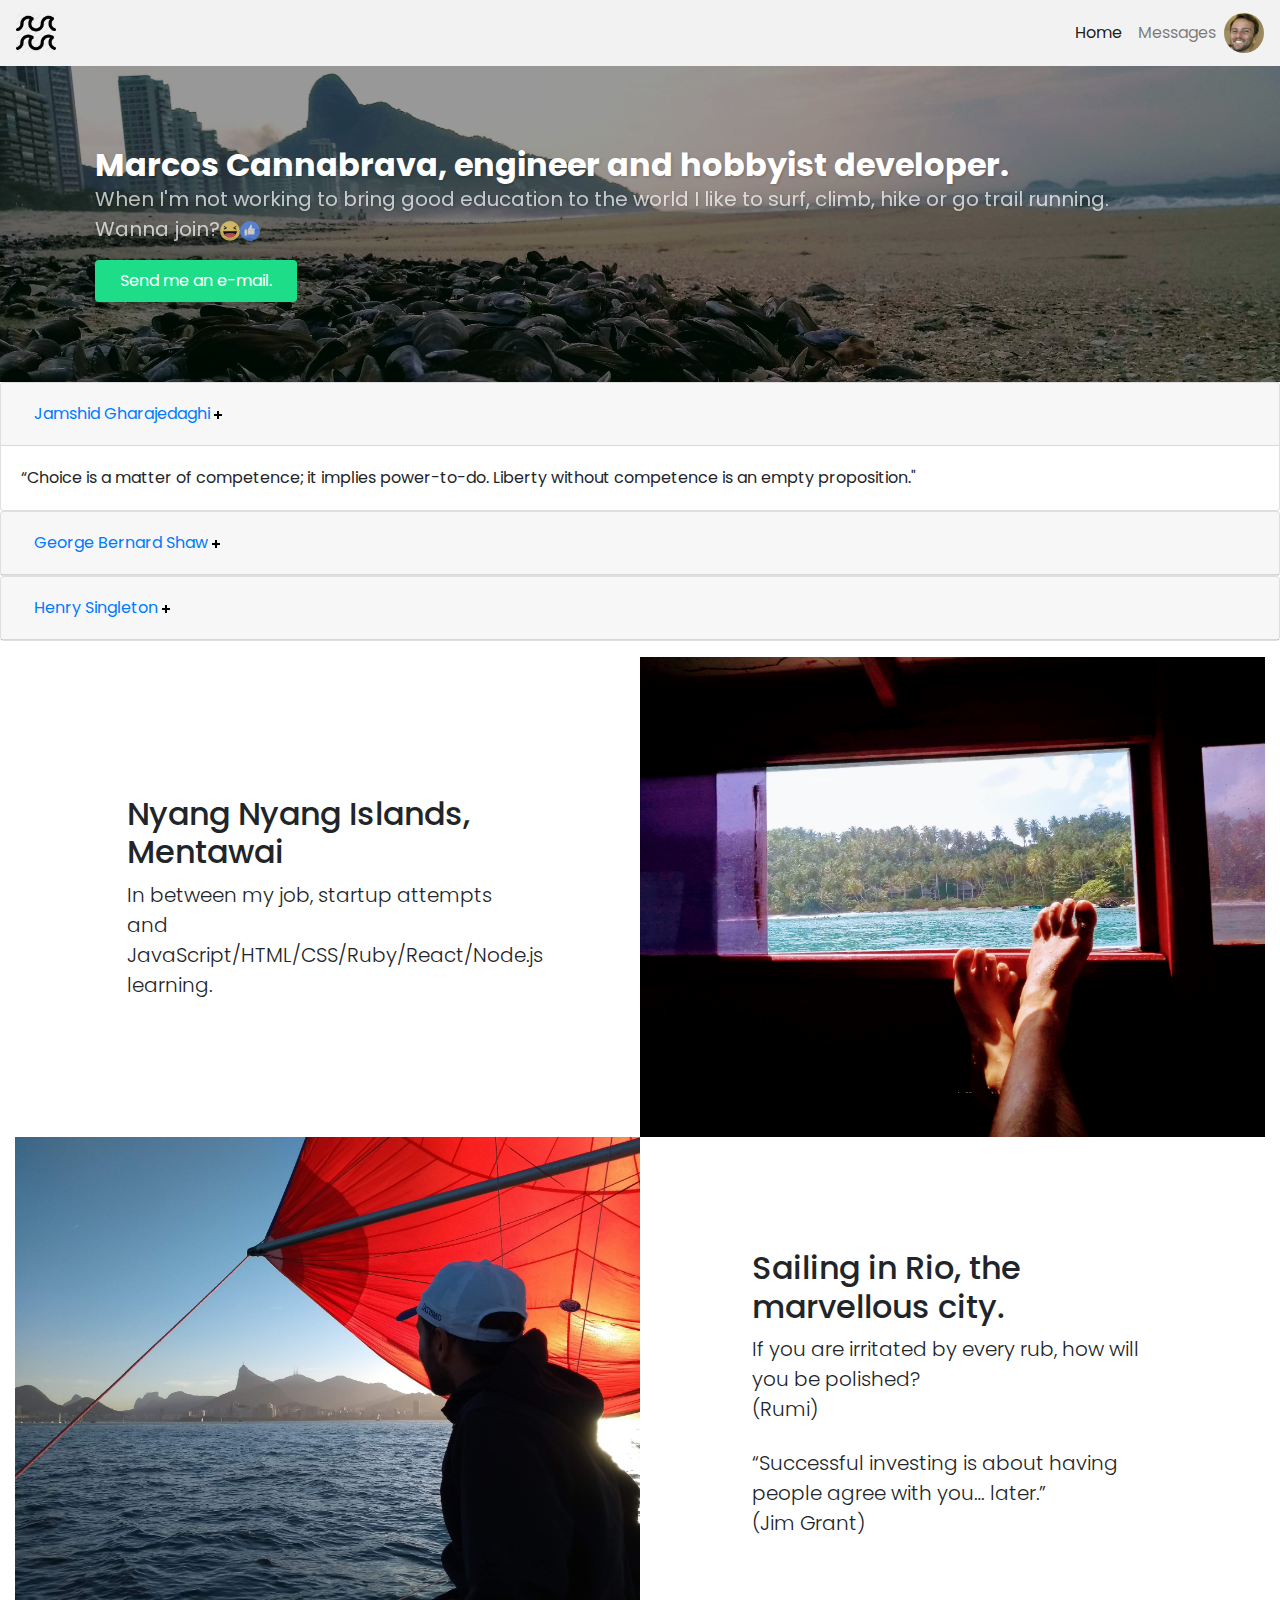
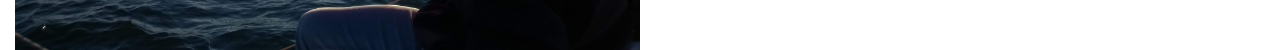
==== index.html @ c25b621a "First commit" ====
<!DOCTYPE html>
<head>
    <meta name="description" content="Personal Landing Page">
    <meta name="keywords" content="engineer, startups, fullstack, developer">
    <meta charset="UTF-8">
    <meta name="viewport" content="width=device-width, initial-scale=1">
    <title>Marcos Cannabrava</title>

    <!-- CSS -->
    <link rel="stylesheet" href="https://stackpath.bootstrapcdn.com/bootstrap/4.3.1/css/bootstrap.min.css" integrity="sha384-ggOyR0iXCbMQv3Xipma34MD+dH/1fQ784/j6cY/iJTQUOhcWr7x9JvoRxT2MZw1T" crossorigin="anonymous">
    <link href="https://fonts.googleapis.com/css?family=Poppins:500&display=swap" rel="stylesheet">
    <link rel="stylesheet" href="css/style.css">
    
    <!-- JavaScript -->
    <script src="https://code.jquery.com/jquery-3.3.1.slim.min.js" integrity="sha384-q8i/X+965DzO0rT7abK41JStQIAqVgRVzpbzo5smXKp4YfRvH+8abtTE1Pi6jizo" crossorigin="anonymous"></script>
    <script src="https://cdnjs.cloudflare.com/ajax/libs/popper.js/1.14.7/umd/popper.min.js" integrity="sha384-UO2eT0CpHqdSJQ6hJty5KVphtPhzWj9WO1clHTMGa3JDZwrnQq4sF86dIHNDz0W1" crossorigin="anonymous"></script>
    <script src="https://stackpath.bootstrapcdn.com/bootstrap/4.3.1/js/bootstrap.min.js" integrity="sha384-JjSmVgyd0p3pXB1rRibZUAYoIIy6OrQ6VrjIEaFf/nJGzIxFDsf4x0xIM+B07jRM" crossorigin="anonymous"></script>

        
    </head>
    <body>	
      <header id="header">

        <!-- Navbar -->
        <div class="navbar navbar-expand-sm navbar-light navbar">
            <a class="navbar-brand" href="#">
              <img src="img/logo.png" />
          </a>
            <button class="navbar-toggler" type="button" data-toggle="collapse" data-target="#navbarSupportedContent" aria-controls="navbarSupportedContent" aria-expanded="false" aria-label="Toggle navigation">
              <span class="navbar-toggler-icon"></span>
            </button>
          
            <div class="collapse navbar-collapse" id="navbarSupportedContent">
              <ul class="navbar-nav mr-auto">
                <li class="nav-item active">
                  <a class="nav-link" href="#">Home</a>
                </li>
                <li class="nav-item">
                  <a class="nav-link" href="#">Messages</a>
                </li>
                <li class="nav-item dropdown">
                  <img class="avatar dropdown-toggle" id="navbarDropdown" data-toggle="dropdown" aria-haspopup="true" aria-expanded="false" src="img/head.jpg" />
                  <div class="dropdown-menu dropdown-menu-right" aria-labelledby="navbarDropdown">
                    <a class="dropdown-item" href="#">Action</a>
                    <a class="dropdown-item" href="#">Another action</a>
                  </div>
                </li>
              </ul>
            </div>
          </div>
        <!-- End Navbar -->

        </header><!-- #header -->
        
        <!-- Banner -->
        <div class="banner" style="background-image: linear-gradient(rgba(0,0,0,0.4),rgba(0,0,0,0.4)), url(img/img-sc_background.jpg);">
            <div class="col container">
            <h1>Marcos Cannabrava, engineer and hobbyist developer.</h1>
            <p>When I'm not working to bring good education to the world I like to surf, climb, hike or go trail running. <br> Wanna join?<img width=20 height=20 src="img/haha.svg" /><img width=20 height=20 src="img/like.svg" /></p>
            <a class="btn btn-flat" href="mailto: mpcannabrava@gmail.com">Send me an e-mail.</a>
            </div>
        </div>
        <!-- End Banner -->

        <!-- Quotes -->
        <div id="accordion">
            <div class="card">
                <div class="card-header" id="headingOne">
                <h5 class="mb-0">
                    <button class="btn btn-link" data-toggle="collapse" data-target="#collapseOne" aria-expanded="true" aria-controls="collapseOne">
                    Jamshid Gharajedaghi <img src="img/plus.svg">
                    </button>
                </h5>
                </div>
            
                <div id="collapseOne" class="collapse show" aria-labelledby="headingOne" data-parent="#accordion">
                <div class="card-body">
                    “Choice is a matter of competence; it implies power-to-do. Liberty without competence is an empty proposition."
                </div>
                </div>
            </div>
            <div class="card">
                <div class="card-header" id="headingTwo">
                <h5 class="mb-0">
                    <button class="btn btn-link collapsed" data-toggle="collapse" data-target="#collapseTwo" aria-expanded="false" aria-controls="collapseTwo">
                    George Bernard Shaw <img src="img/plus.svg">
                    </button>
                </h5>
                </div>
                <div id="collapseTwo" class="collapse" aria-labelledby="headingTwo" data-parent="#accordion">
                <div class="card-body">
                    “This is the true joy of life, the being used up for a purpose recognized by yourself as a mighty one; being a force of nature instead of a feverish, selfish little clot of ailments and grievances, complaining that the world will not devote itself to making you happy.”
                </div>
                </div>
            </div>
            <div class="card">
                <div class="card-header" id="headingThree">
                <h5 class="mb-0">
                    <button class="btn btn-link collapsed" data-toggle="collapse" data-target="#collapseThree" aria-expanded="false" aria-controls="collapseThree">
                    Henry Singleton <img src="img/plus.svg">
                    </button>
                </h5>
                </div>
                <div id="collapseThree" class="collapse" aria-labelledby="headingThree" data-parent="#accordion">
                <div class="card-body">
                    “My only plan is to keep coming to work every day. I like to steer the boat each day rather than plan ahead way into the future. [...] I know a lot of people have very strong and definite plans that they’ve worked out on all kinds of things, but we’re subject to a tremendous number of outside influences and the vast majority of them cannot be predicted. So my idea is to stay flexible.”
                </div>
                </div>
            </div>
        </div>    
        <!-- End Quotes -->

        
        <section class="showcase">
            <div class="container-fluid pt-3">
                <div class="row no-gutters"> 
                <div class="col-lg-6 order-lg-2 text-white showcase-img" style="background-image: url('img/IMG_20190711_111219139.jpg');"></div>
                <div class="col-lg-6 order-lg-1 my-auto showcase-text">
                    <h2>Nyang Nyang Islands, Mentawai</h2>
                    <p class="lead mb-0">In between my job, startup attempts and JavaScript/HTML/CSS/Ruby/React/Node.js learning.</p>
                </div>
                </div>
                <div class="row no-gutters">
                <div class="col-lg-6 text-white showcase-img" style="background-image: url('img/IMG_20190817_165623629.jpg');"></div>
                <div class="col-lg-6 my-auto showcase-text">
                    <h2>Sailing in Rio, the marvellous city.</h2>
                    <p class="lead mb-0">If you are irritated by every rub, how will you be polished? <br> (Rumi)</p> <br>
                    <p class="lead mb-0">“Successful investing is about having people agree with you… later.” <br> (Jim Grant)</p>
                </div>
                </div>
            </div>
        </section>
            

        
    </body>
</html>
---- css/style.css ----
@import url("components/navbar.css");
@import url("components/avatar.css");
@import url("components/banner.css");
@import url("components/button.css");

body {
    font-family: 'Poppins', sans-serif;
}

.showcase .showcase-text {
    padding: 3rem;
  }
  
  .showcase .showcase-img {
    min-height: 30rem;
    background-size: cover;
  }
  
  @media (min-width: 768px) {
    .showcase .showcase-text {
      padding: 7rem;
    }
  }
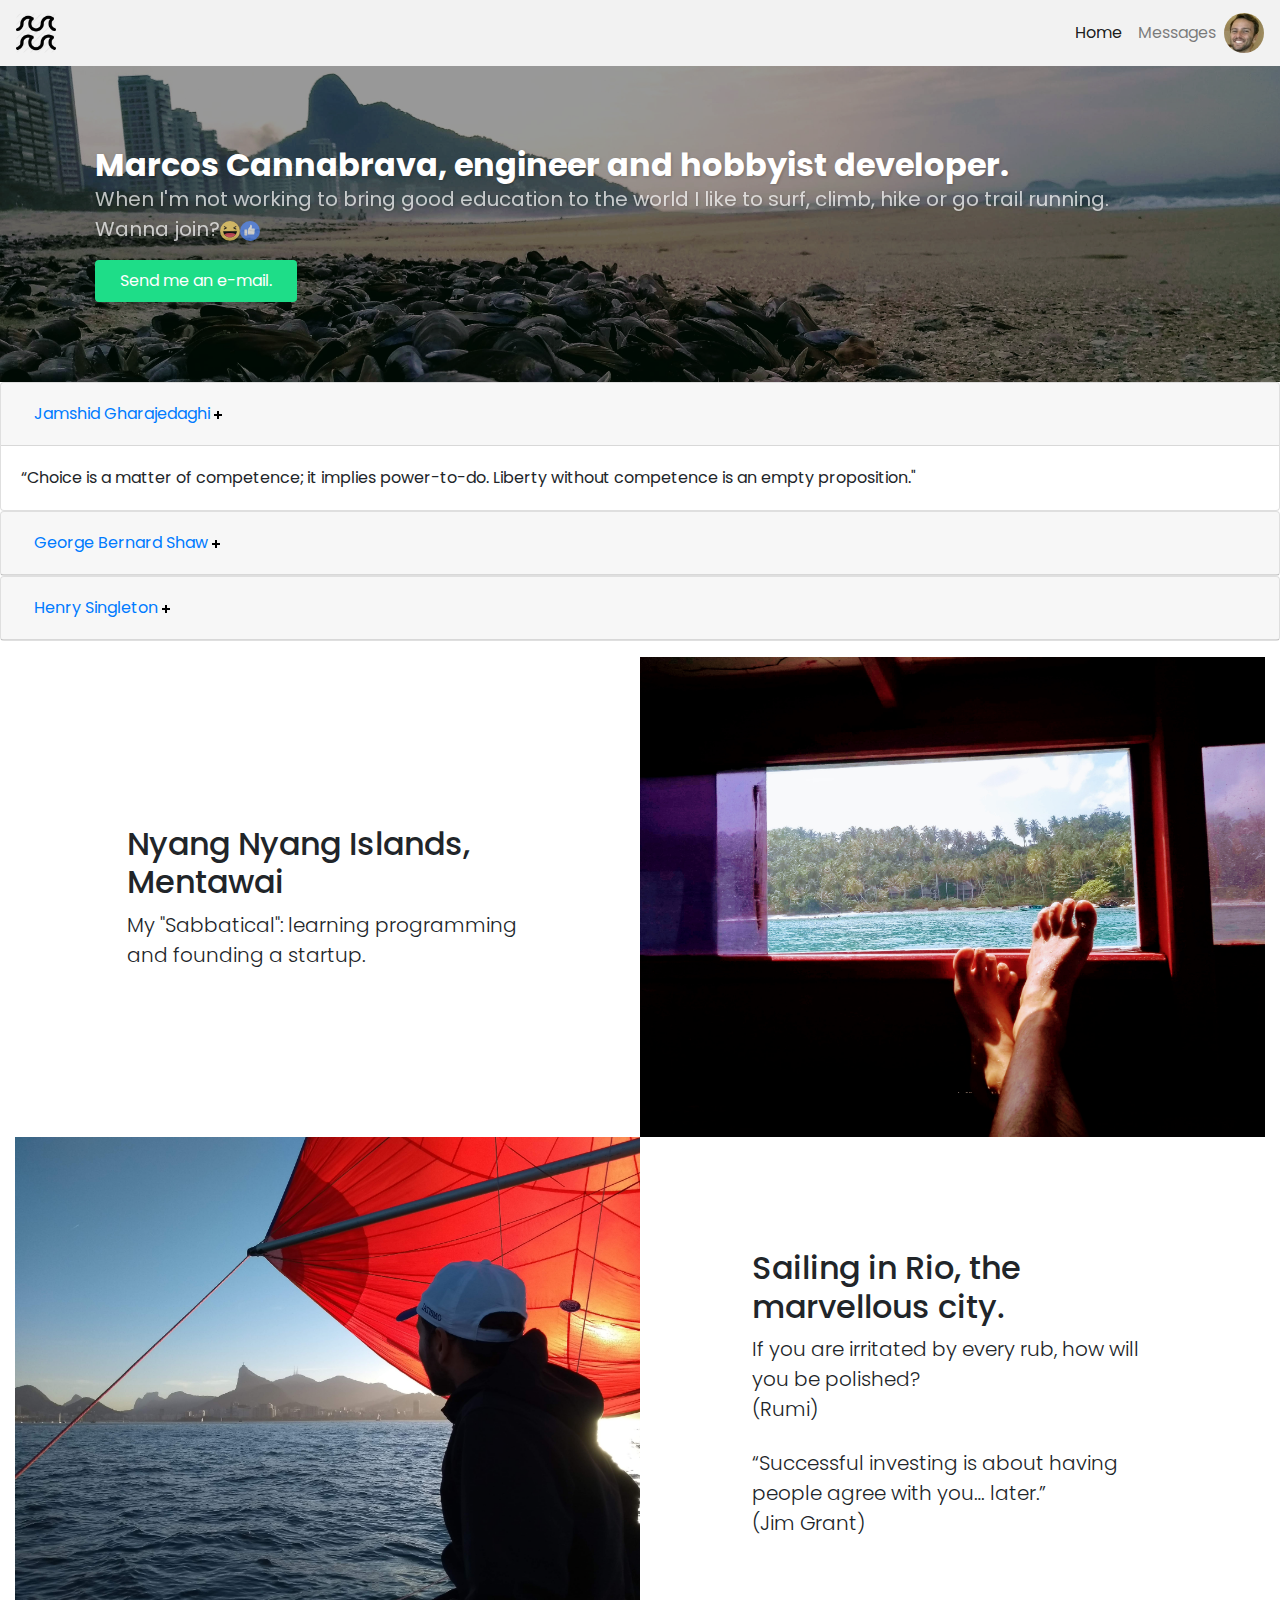
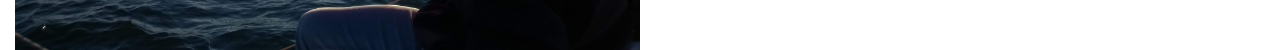
==== commit 70194918: "Changed text on sabbatical" ====
--- a/index.html
+++ b/index.html
@@ -117,7 +117,7 @@
                 <div class="col-lg-6 order-lg-2 text-white showcase-img" style="background-image: url('img/IMG_20190711_111219139.jpg');"></div>
                 <div class="col-lg-6 order-lg-1 my-auto showcase-text">
                     <h2>Nyang Nyang Islands, Mentawai</h2>
-                    <p class="lead mb-0">In between my job, startup attempts and JavaScript/HTML/CSS/Ruby/React/Node.js learning.</p>
+                    <p class="lead mb-0">My "Sabbatical": learning programming and founding a startup.</p>
                 </div>
                 </div>
                 <div class="row no-gutters">
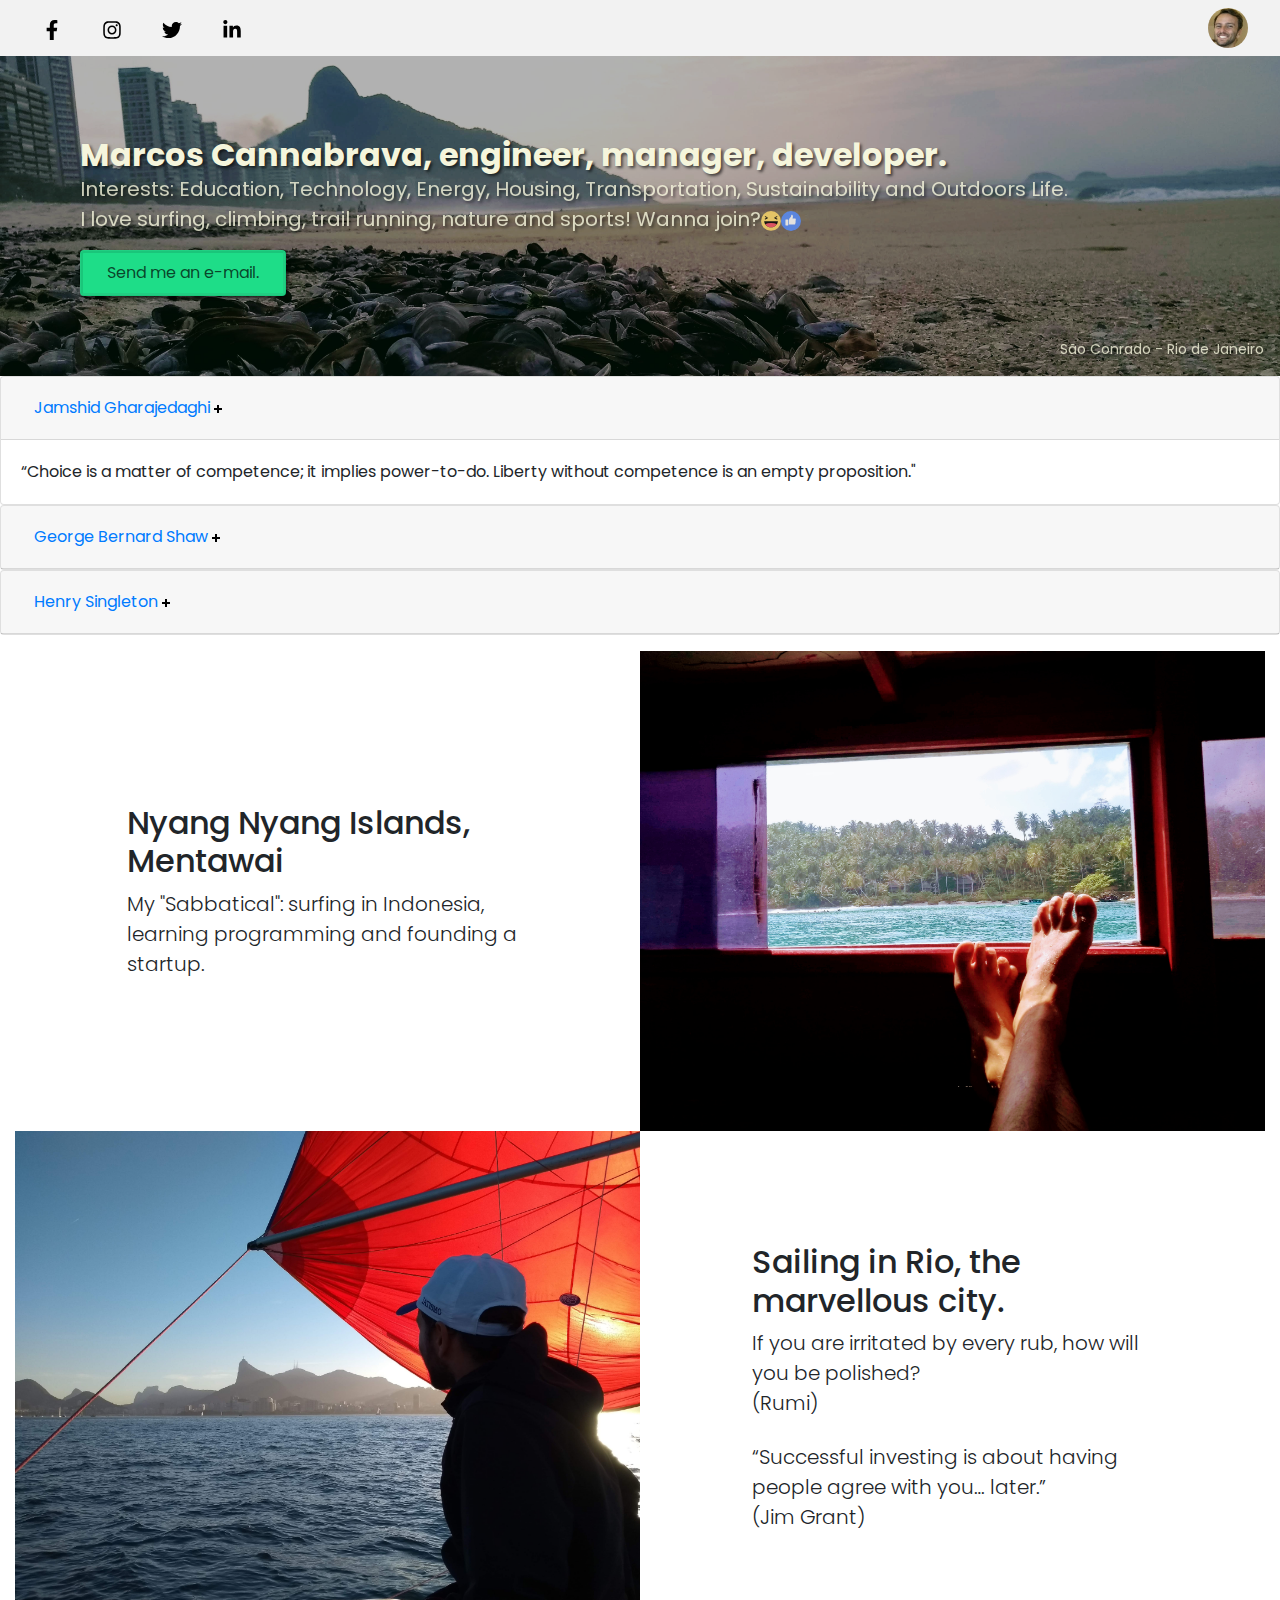
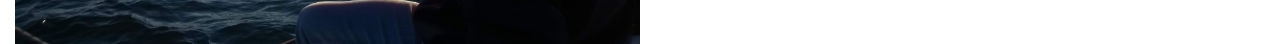
==== commit 89497a08: "Created social media links; changed banner text" ====
--- a/index.html
+++ b/index.html
@@ -22,116 +22,104 @@
       <header id="header">
 
         <!-- Navbar -->
-        <div class="navbar navbar-expand-sm navbar-light navbar">
-            <a class="navbar-brand" href="#">
-              <img src="img/logo.png" />
-          </a>
-            <button class="navbar-toggler" type="button" data-toggle="collapse" data-target="#navbarSupportedContent" aria-controls="navbarSupportedContent" aria-expanded="false" aria-label="Toggle navigation">
-              <span class="navbar-toggler-icon"></span>
-            </button>
-          
-            <div class="collapse navbar-collapse" id="navbarSupportedContent">
-              <ul class="navbar-nav mr-auto">
-                <li class="nav-item active">
-                  <a class="nav-link" href="#">Home</a>
-                </li>
-                <li class="nav-item">
-                  <a class="nav-link" href="#">Messages</a>
-                </li>
-                <li class="nav-item dropdown">
-                  <img class="avatar dropdown-toggle" id="navbarDropdown" data-toggle="dropdown" aria-haspopup="true" aria-expanded="false" src="img/head.jpg" />
-                  <div class="dropdown-menu dropdown-menu-right" aria-labelledby="navbarDropdown">
-                    <a class="dropdown-item" href="#">Action</a>
-                    <a class="dropdown-item" href="#">Another action</a>
-                  </div>
-                </li>
-              </ul>
-            </div>
+        <div class="navbar navbar-expand-sm d-flex justify-content-between">
+          <div class="ml-3">
+            <a class="navbar-brand" href="https://www.facebook.com/marcos.cannabrava"><img style="height: 20px;" src="img/facebook-f-brands.svg" /></a>
+            <a class="navbar-brand" href="https://www.instagram.com/marcoscannabrava/"><img style="height: 20px;" src="img/instagram-brands.svg" /></a>
+            <a class="navbar-brand" href="https://twitter.com/mpcannabrava"><img style="height: 20px;" src="img/twitter-brands.svg" /></a>
+            <a class="navbar-brand" href="https://www.linkedin.com/in/marcos-cannabrava/"><img style="height: 20px;" src="img/linkedin-in-brands.svg" /></a>
           </div>
+          <img class="avatar mr-3" id="navbarDropdown" data-toggle="dropdown" aria-haspopup="true" aria-expanded="false" src="img/head.jpg" />
+        </div>
         <!-- End Navbar -->
 
-        </header><!-- #header -->
+      </header><!-- #header -->
         
-        <!-- Banner -->
-        <div class="banner" style="background-image: linear-gradient(rgba(0,0,0,0.4),rgba(0,0,0,0.4)), url(img/img-sc_background.jpg);">
-            <div class="col container">
-            <h1>Marcos Cannabrava, engineer and hobbyist developer.</h1>
-            <p>When I'm not working to bring good education to the world I like to surf, climb, hike or go trail running. <br> Wanna join?<img width=20 height=20 src="img/haha.svg" /><img width=20 height=20 src="img/like.svg" /></p>
-            <a class="btn btn-flat" href="mailto: mpcannabrava@gmail.com">Send me an e-mail.</a>
-            </div>
-        </div>
-        <!-- End Banner -->
+      <!-- Banner -->
+      <div class="banner">
+          <div>
+            <h1>Marcos Cannabrava, engineer, manager, developer.</h1>
+            <p>Interests: Education, Technology, Energy, Housing, Transportation, Sustainability and Outdoors Life. <br> 
+              I love surfing, climbing, trail running, nature and sports! Wanna join?<img width=20 height=20 src="img/haha.svg" /><img width=20 height=20 src="img/like.svg" /></p>
+            <a id="banner-btn" class="btn btn-flat" href="mailto: mpcannabrava@gmail.com">Send me an e-mail.</a>
+          </div>
+          <p style="position: absolute; bottom: 0; right: 16px; font-size: 14px;">São Conrado - Rio de Janeiro</p>
+      </div>
+      <!-- End Banner -->
 
-        <!-- Quotes -->
-        <div id="accordion">
-            <div class="card">
-                <div class="card-header" id="headingOne">
-                <h5 class="mb-0">
-                    <button class="btn btn-link" data-toggle="collapse" data-target="#collapseOne" aria-expanded="true" aria-controls="collapseOne">
-                    Jamshid Gharajedaghi <img src="img/plus.svg">
-                    </button>
-                </h5>
-                </div>
-            
-                <div id="collapseOne" class="collapse show" aria-labelledby="headingOne" data-parent="#accordion">
-                <div class="card-body">
-                    “Choice is a matter of competence; it implies power-to-do. Liberty without competence is an empty proposition."
-                </div>
-                </div>
-            </div>
-            <div class="card">
-                <div class="card-header" id="headingTwo">
-                <h5 class="mb-0">
-                    <button class="btn btn-link collapsed" data-toggle="collapse" data-target="#collapseTwo" aria-expanded="false" aria-controls="collapseTwo">
-                    George Bernard Shaw <img src="img/plus.svg">
-                    </button>
-                </h5>
-                </div>
-                <div id="collapseTwo" class="collapse" aria-labelledby="headingTwo" data-parent="#accordion">
-                <div class="card-body">
-                    “This is the true joy of life, the being used up for a purpose recognized by yourself as a mighty one; being a force of nature instead of a feverish, selfish little clot of ailments and grievances, complaining that the world will not devote itself to making you happy.”
-                </div>
-                </div>
-            </div>
-            <div class="card">
-                <div class="card-header" id="headingThree">
-                <h5 class="mb-0">
-                    <button class="btn btn-link collapsed" data-toggle="collapse" data-target="#collapseThree" aria-expanded="false" aria-controls="collapseThree">
-                    Henry Singleton <img src="img/plus.svg">
-                    </button>
-                </h5>
-                </div>
-                <div id="collapseThree" class="collapse" aria-labelledby="headingThree" data-parent="#accordion">
-                <div class="card-body">
-                    “My only plan is to keep coming to work every day. I like to steer the boat each day rather than plan ahead way into the future. [...] I know a lot of people have very strong and definite plans that they’ve worked out on all kinds of things, but we’re subject to a tremendous number of outside influences and the vast majority of them cannot be predicted. So my idea is to stay flexible.”
-                </div>
-                </div>
-            </div>
-        </div>    
-        <!-- End Quotes -->
+      <!-- Quotes -->
+      <div id="accordion">
+          <div class="card">
+              <div class="card-header" id="headingOne">
+              <h5 class="mb-0">
+                  <button class="btn btn-link" data-toggle="collapse" data-target="#collapseOne" aria-expanded="true" aria-controls="collapseOne">
+                  Jamshid Gharajedaghi <img src="img/plus.svg">
+                  </button>
+              </h5>
+              </div>
+          
+              <div id="collapseOne" class="collapse show" aria-labelledby="headingOne" data-parent="#accordion">
+              <div class="card-body">
+                  “Choice is a matter of competence; it implies power-to-do. Liberty without competence is an empty proposition."
+              </div>
+              </div>
+          </div>
+          <div class="card">
+              <div class="card-header" id="headingTwo">
+              <h5 class="mb-0">
+                  <button class="btn btn-link collapsed" data-toggle="collapse" data-target="#collapseTwo" aria-expanded="false" aria-controls="collapseTwo">
+                  George Bernard Shaw <img src="img/plus.svg">
+                  </button>
+              </h5>
+              </div>
+              <div id="collapseTwo" class="collapse" aria-labelledby="headingTwo" data-parent="#accordion">
+              <div class="card-body">
+                  “This is the true joy of life, the being used up for a purpose recognized by yourself as a mighty one; being a force of nature instead of a feverish, selfish little clot of ailments and grievances, complaining that the world will not devote itself to making you happy.”
+              </div>
+              </div>
+          </div>
+          <div class="card">
+              <div class="card-header" id="headingThree">
+              <h5 class="mb-0">
+                  <button class="btn btn-link collapsed" data-toggle="collapse" data-target="#collapseThree" aria-expanded="false" aria-controls="collapseThree">
+                  Henry Singleton <img src="img/plus.svg">
+                  </button>
+              </h5>
+              </div>
+              <div id="collapseThree" class="collapse" aria-labelledby="headingThree" data-parent="#accordion">
+              <div class="card-body">
+                  “My only plan is to keep coming to work every day. I like to steer the boat each day rather than plan ahead way into the future. [...] I know a lot of people have very strong and definite plans that they’ve worked out on all kinds of things, but we’re subject to a tremendous number of outside influences and the vast majority of them cannot be predicted. So my idea is to stay flexible.”
+              </div>
+              </div>
+          </div>
+      </div>    
+      <!-- End Quotes -->
 
-        
-        <section class="showcase">
-            <div class="container-fluid pt-3">
-                <div class="row no-gutters"> 
-                <div class="col-lg-6 order-lg-2 text-white showcase-img" style="background-image: url('img/IMG_20190711_111219139.jpg');"></div>
-                <div class="col-lg-6 order-lg-1 my-auto showcase-text">
-                    <h2>Nyang Nyang Islands, Mentawai</h2>
-                    <p class="lead mb-0">My "Sabbatical": learning programming and founding a startup.</p>
-                </div>
-                </div>
-                <div class="row no-gutters">
-                <div class="col-lg-6 text-white showcase-img" style="background-image: url('img/IMG_20190817_165623629.jpg');"></div>
-                <div class="col-lg-6 my-auto showcase-text">
-                    <h2>Sailing in Rio, the marvellous city.</h2>
-                    <p class="lead mb-0">If you are irritated by every rub, how will you be polished? <br> (Rumi)</p> <br>
-                    <p class="lead mb-0">“Successful investing is about having people agree with you… later.” <br> (Jim Grant)</p>
-                </div>
-                </div>
-            </div>
-        </section>
-            
+      
+      <section class="showcase">
+          <div class="container-fluid pt-3">
+              <div class="row no-gutters"> 
+              <div class="col-lg-6 order-lg-2 text-white showcase-img" style="background-image: url('img/IMG_20190711_111219139.jpg');"></div>
+              <div class="col-lg-6 order-lg-1 my-auto showcase-text">
+                  <h2>Nyang Nyang Islands, Mentawai</h2>
+                  <p class="lead mb-0">My "Sabbatical": surfing in Indonesia, learning programming and founding a startup.</p>
+              </div>
+              </div>
+              <div class="row no-gutters">
+              <div class="col-lg-6 text-white showcase-img" style="background-image: url('img/IMG_20190817_165623629.jpg');"></div>
+              <div class="col-lg-6 my-auto showcase-text">
+                  <h2>Sailing in Rio, the marvellous city.</h2>
+                  <p class="lead mb-0">If you are irritated by every rub, how will you be polished? <br> (Rumi)</p> <br>
+                  <p class="lead mb-0">“Successful investing is about having people agree with you… later.” <br> (Jim Grant)</p>
+              </div>
+              </div>
+          </div>
+      </section>
+          
 
         
     </body>
-</html>+</html>
+
+
+
--- a/css/style.css
+++ b/css/style.css
@@ -11,14 +11,17 @@
     padding: 3rem;
   }
   
-  .showcase .showcase-img {
-    min-height: 30rem;
-    background-size: cover;
+.showcase .showcase-img {
+  min-height: 30rem;
+  background-size: cover;
+}
+
+@media (min-width: 768px) {
+  .showcase .showcase-text {
+    padding: 7rem;
   }
+}
   
-  @media (min-width: 768px) {
-    .showcase .showcase-text {
-      padding: 7rem;
-    }
-  }
-  +#banner-text {
+  color: black;
+}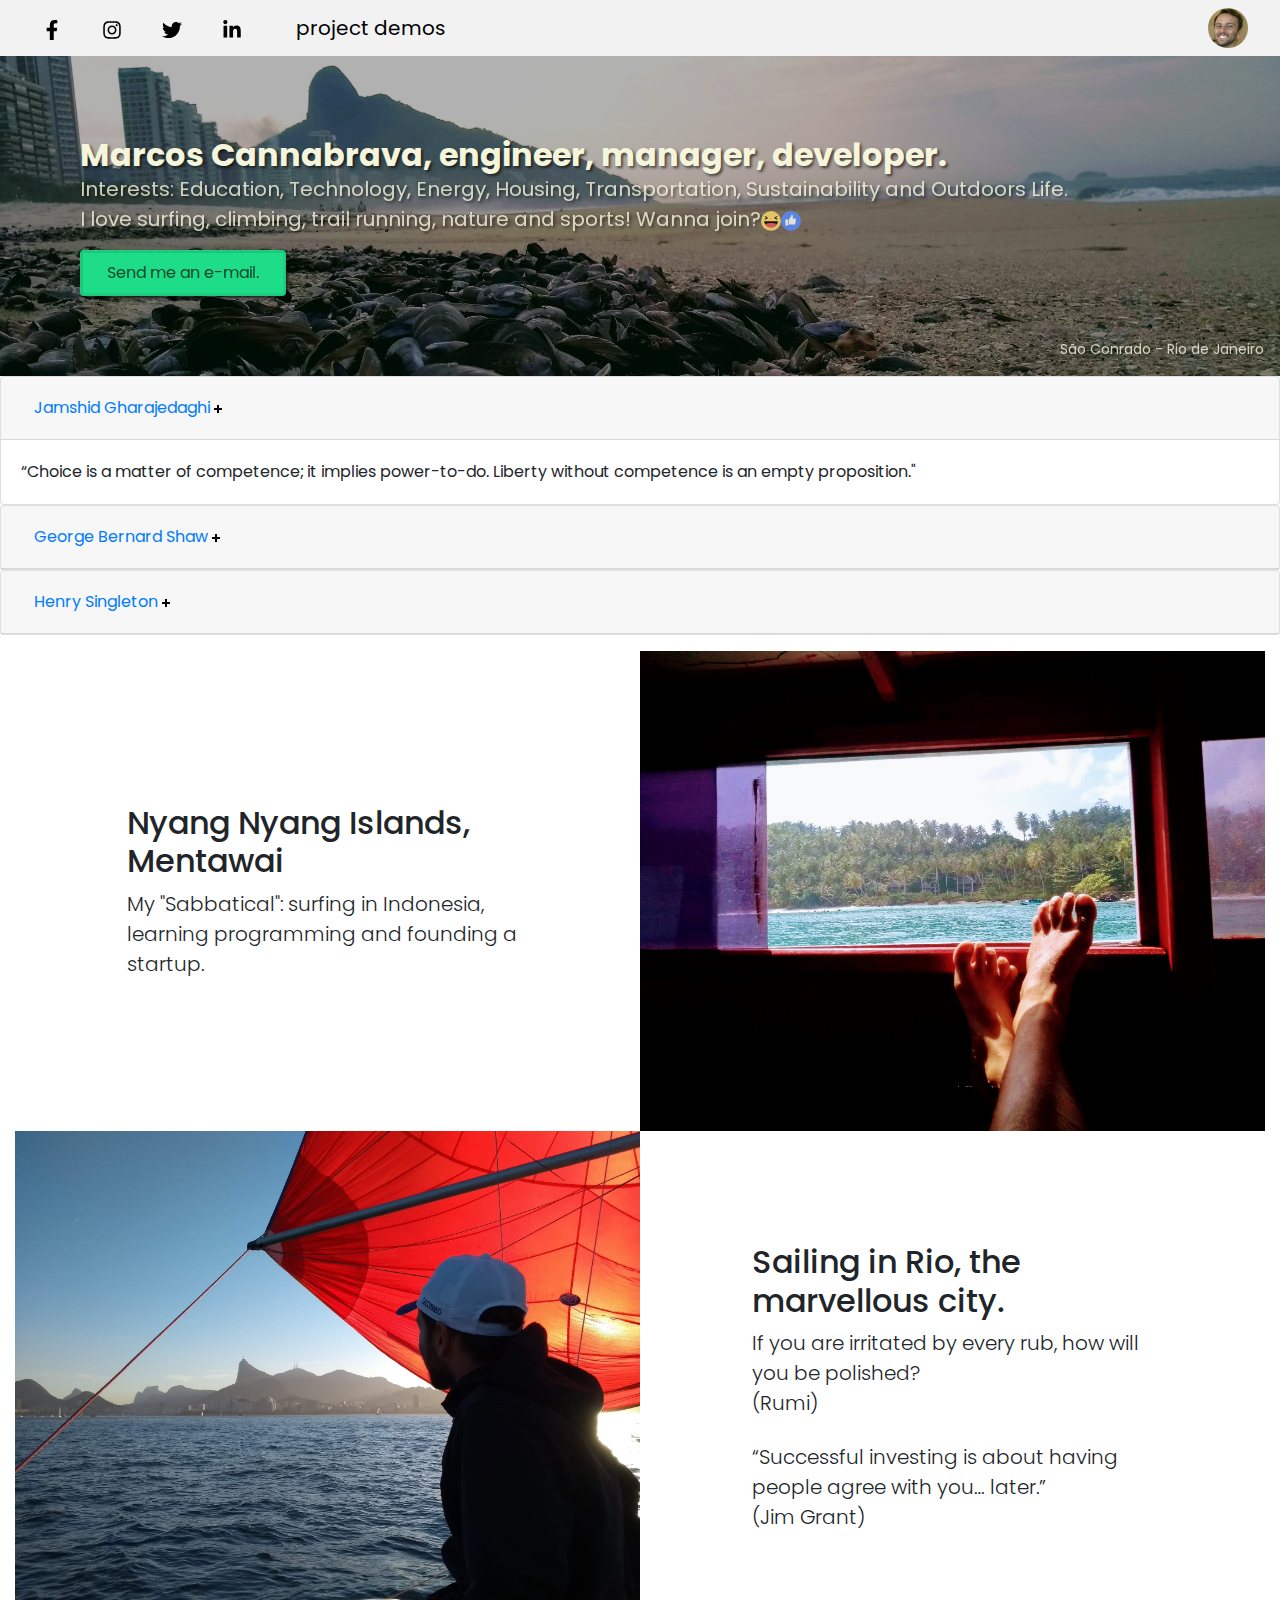
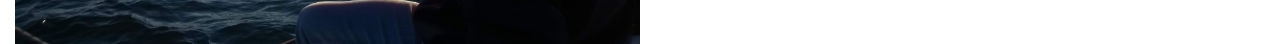
==== commit e2f849c1: "start feat: project demos" ====
--- a/index.html
+++ b/index.html
@@ -24,10 +24,11 @@
         <!-- Navbar -->
         <div class="navbar navbar-expand-sm d-flex justify-content-between">
           <div class="ml-3">
-            <a class="navbar-brand" href="https://www.facebook.com/marcos.cannabrava"><img style="height: 20px;" src="img/facebook-f-brands.svg" /></a>
-            <a class="navbar-brand" href="https://www.instagram.com/marcoscannabrava/"><img style="height: 20px;" src="img/instagram-brands.svg" /></a>
-            <a class="navbar-brand" href="https://twitter.com/mpcannabrava"><img style="height: 20px;" src="img/twitter-brands.svg" /></a>
-            <a class="navbar-brand" href="https://www.linkedin.com/in/marcos-cannabrava/"><img style="height: 20px;" src="img/linkedin-in-brands.svg" /></a>
+            <a class="navbar-brand" href="https://www.facebook.com/marcos.cannabrava"><img src="img/facebook-f-brands.svg" /></a>
+            <a class="navbar-brand" href="https://www.instagram.com/marcoscannabrava/"><img src="img/instagram-brands.svg" /></a>
+            <a class="navbar-brand" href="https://twitter.com/mpcannabrava"><img src="img/twitter-brands.svg" /></a>
+            <a class="navbar-brand" href="https://www.linkedin.com/in/marcos-cannabrava/"><img src="img/linkedin-in-brands.svg" /></a>
+            <a class="navbar-brand ml-4" href="/" style="color: black;">project demos</a>
           </div>
           <img class="avatar mr-3" id="navbarDropdown" data-toggle="dropdown" aria-haspopup="true" aria-expanded="false" src="img/head.jpg" />
         </div>
--- a/css/style.css
+++ b/css/style.css
@@ -24,4 +24,4 @@
   
 #banner-text {
   color: black;
-}+}
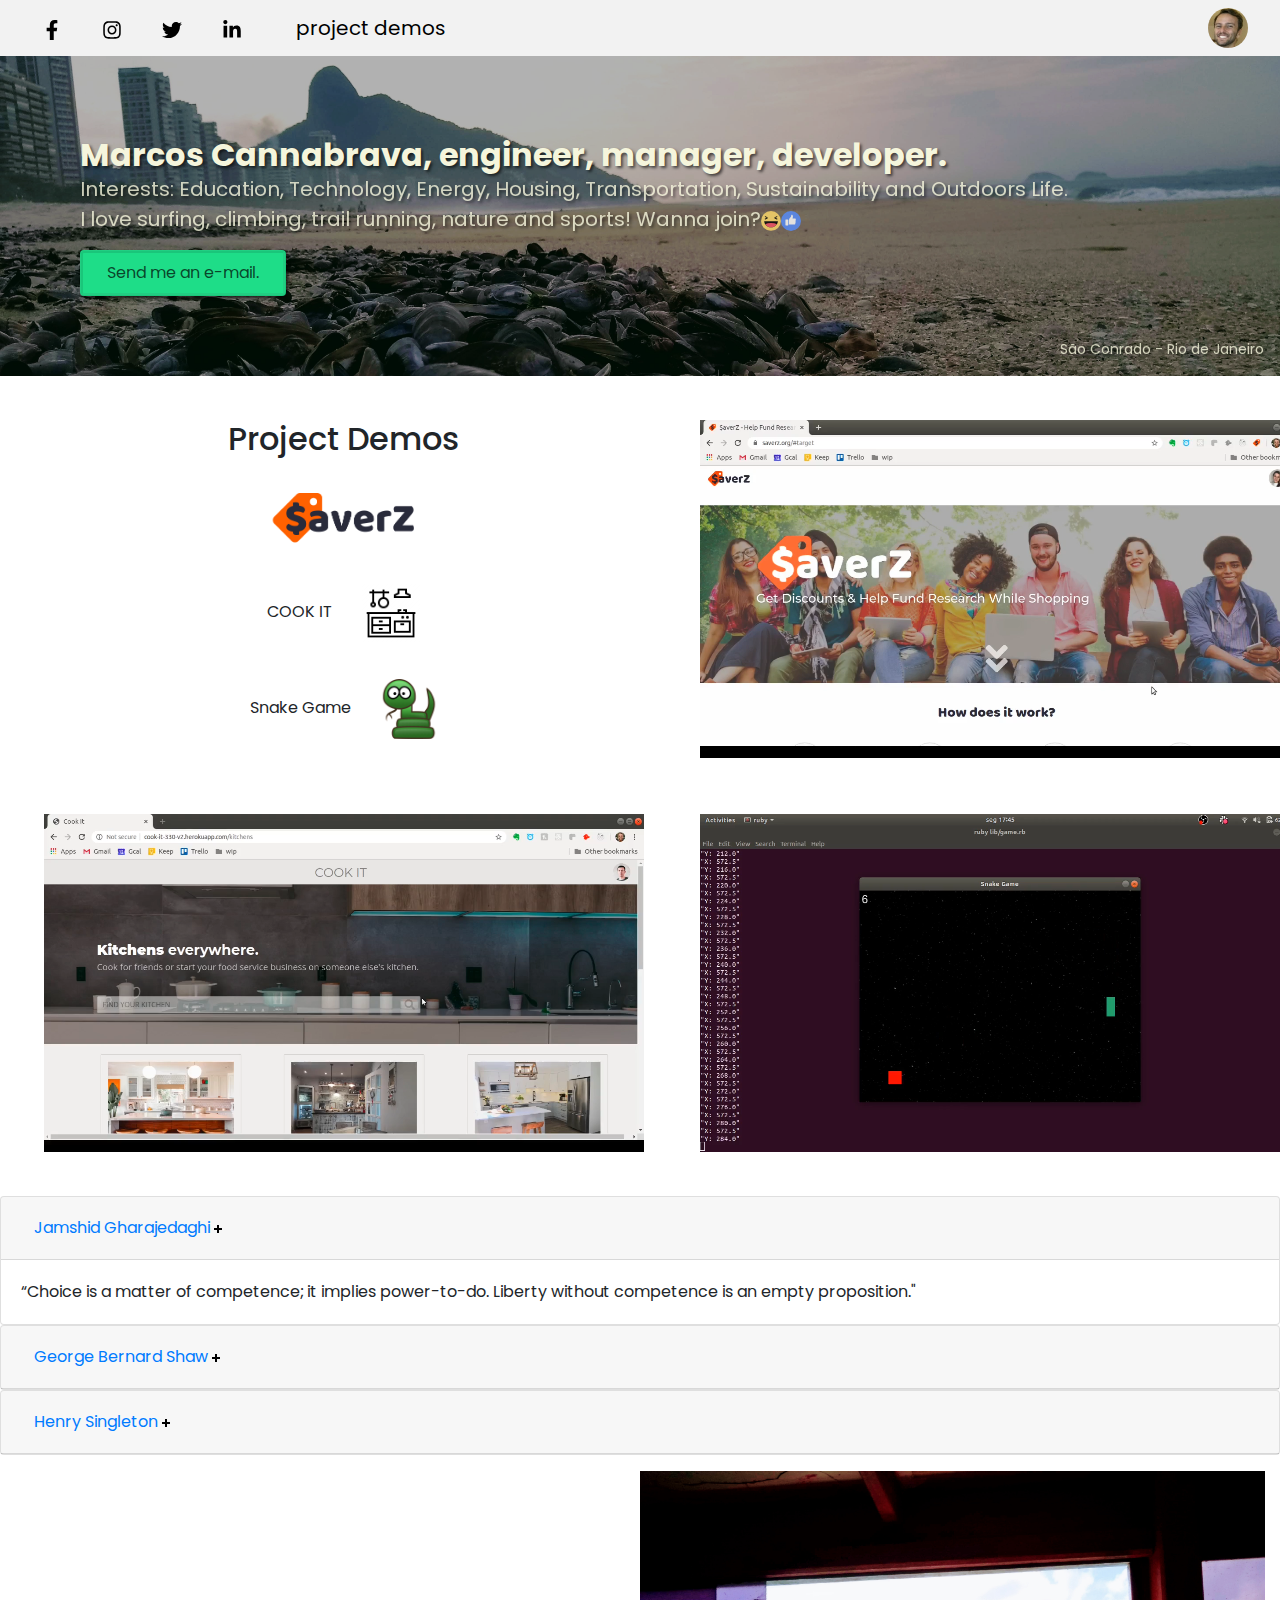
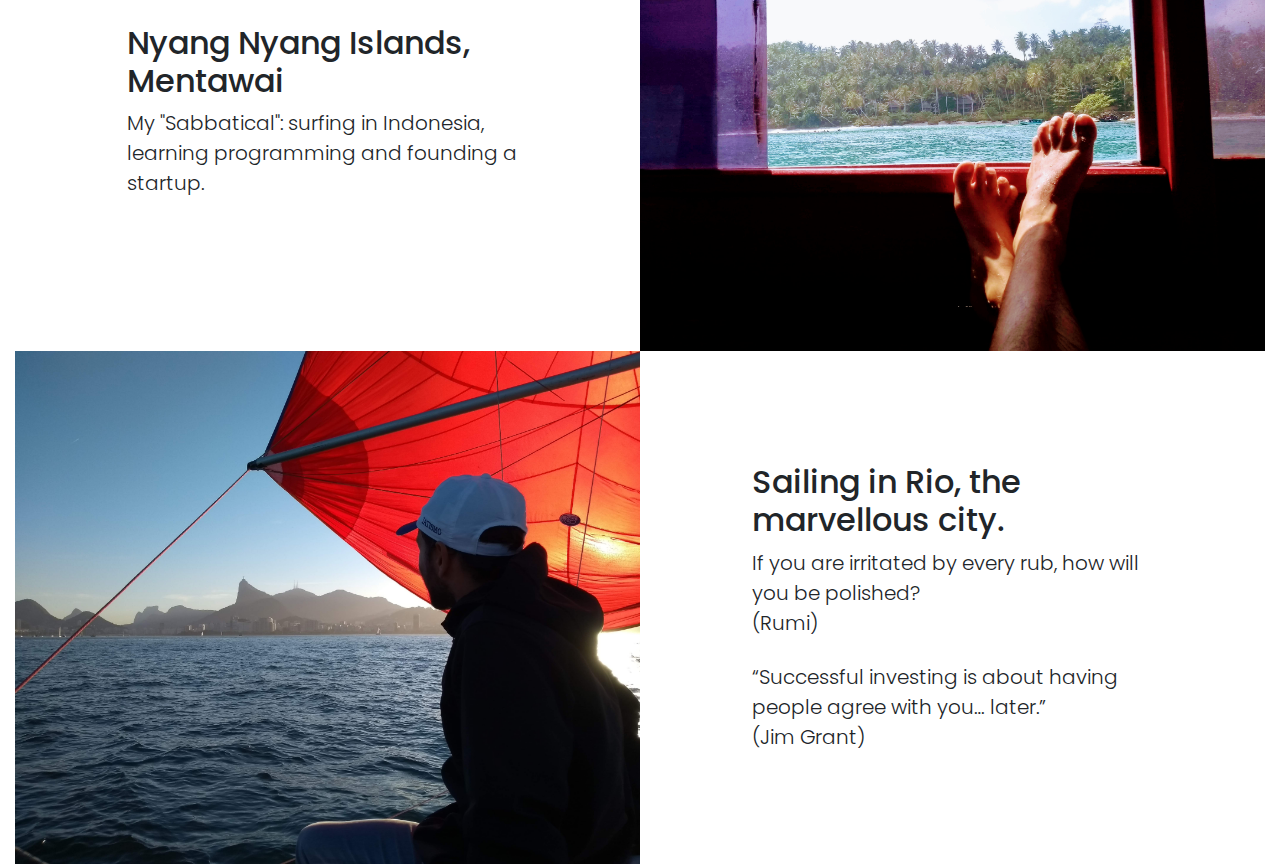
==== commit 6769af70: "add project demos" ====
--- a/index.html
+++ b/index.html
@@ -10,31 +10,21 @@
     <link rel="stylesheet" href="https://stackpath.bootstrapcdn.com/bootstrap/4.3.1/css/bootstrap.min.css" integrity="sha384-ggOyR0iXCbMQv3Xipma34MD+dH/1fQ784/j6cY/iJTQUOhcWr7x9JvoRxT2MZw1T" crossorigin="anonymous">
     <link href="https://fonts.googleapis.com/css?family=Poppins:500&display=swap" rel="stylesheet">
     <link rel="stylesheet" href="css/style.css">
-    
-    <!-- JavaScript -->
-    <script src="https://code.jquery.com/jquery-3.3.1.slim.min.js" integrity="sha384-q8i/X+965DzO0rT7abK41JStQIAqVgRVzpbzo5smXKp4YfRvH+8abtTE1Pi6jizo" crossorigin="anonymous"></script>
-    <script src="https://cdnjs.cloudflare.com/ajax/libs/popper.js/1.14.7/umd/popper.min.js" integrity="sha384-UO2eT0CpHqdSJQ6hJty5KVphtPhzWj9WO1clHTMGa3JDZwrnQq4sF86dIHNDz0W1" crossorigin="anonymous"></script>
-    <script src="https://stackpath.bootstrapcdn.com/bootstrap/4.3.1/js/bootstrap.min.js" integrity="sha384-JjSmVgyd0p3pXB1rRibZUAYoIIy6OrQ6VrjIEaFf/nJGzIxFDsf4x0xIM+B07jRM" crossorigin="anonymous"></script>
-
         
     </head>
-    <body>	
+    <body>
       <header id="header">
-
-        <!-- Navbar -->
         <div class="navbar navbar-expand-sm d-flex justify-content-between">
-          <div class="ml-3">
+            <div class="ml-3">
             <a class="navbar-brand" href="https://www.facebook.com/marcos.cannabrava"><img src="img/facebook-f-brands.svg" /></a>
             <a class="navbar-brand" href="https://www.instagram.com/marcoscannabrava/"><img src="img/instagram-brands.svg" /></a>
             <a class="navbar-brand" href="https://twitter.com/mpcannabrava"><img src="img/twitter-brands.svg" /></a>
             <a class="navbar-brand" href="https://www.linkedin.com/in/marcos-cannabrava/"><img src="img/linkedin-in-brands.svg" /></a>
-            <a class="navbar-brand ml-4" href="/" style="color: black;">project demos</a>
-          </div>
-          <img class="avatar mr-3" id="navbarDropdown" data-toggle="dropdown" aria-haspopup="true" aria-expanded="false" src="img/head.jpg" />
+            <a class="navbar-brand ml-4" href="#demos" style="color: black;">project demos</a>
+            </div>
+            <img class="avatar mr-3" id="navbarDropdown" data-toggle="dropdown" aria-haspopup="true" aria-expanded="false" src="img/head.jpg" />
         </div>
-        <!-- End Navbar -->
-
-      </header><!-- #header -->
+      </header>
         
       <!-- Banner -->
       <div class="banner">
@@ -47,6 +37,21 @@
           <p style="position: absolute; bottom: 0; right: 16px; font-size: 14px;">São Conrado - Rio de Janeiro</p>
       </div>
       <!-- End Banner -->
+
+      <!-- Demos -->
+      <div class="my-4 mx-4 video-grid" id="demos">
+        <div class="demo-header">
+					<h2>Project Demos</h2>
+					<p><img height=60 src="img/saverz-v2.png" /></p>
+					<p>COOK IT      <img class="ml-4" height=60 src="img/kitchen.png" /></p>
+					<p>Snake Game   <img class="ml-4" height=60 src="img/snake.png" /></p>
+        </div>
+        <video autoplay muted loop playsinline alt="Demo video" class="demo-video"><source src="videos/saverz.mp4" type="video/mp4"></video>
+        <video autoplay muted loop playsinline alt="Demo video" class="demo-video"><source src="videos/cookit.mp4" type="video/mp4"></video>
+        <video autoplay muted loop playsinline alt="Demo video" class="demo-video"><source src="videos/snake.mp4" type="video/mp4"></video>
+      </div>
+      <!-- End Demos -->
+
 
       <!-- Quotes -->
       <div id="accordion">
@@ -118,7 +123,12 @@
       </section>
           
 
-        
+        <!-- JavaScript -->
+    <script src="https://code.jquery.com/jquery-3.3.1.slim.min.js" integrity="sha384-q8i/X+965DzO0rT7abK41JStQIAqVgRVzpbzo5smXKp4YfRvH+8abtTE1Pi6jizo" crossorigin="anonymous"></script>
+    <script src="https://cdnjs.cloudflare.com/ajax/libs/popper.js/1.14.7/umd/popper.min.js" integrity="sha384-UO2eT0CpHqdSJQ6hJty5KVphtPhzWj9WO1clHTMGa3JDZwrnQq4sF86dIHNDz0W1" crossorigin="anonymous"></script>
+    <script src="https://stackpath.bootstrapcdn.com/bootstrap/4.3.1/js/bootstrap.min.js" integrity="sha384-JjSmVgyd0p3pXB1rRibZUAYoIIy6OrQ6VrjIEaFf/nJGzIxFDsf4x0xIM+B07jRM" crossorigin="anonymous"></script>
+    <!-- <script src="index.js"></script>  -->
+    
     </body>
 </html>
 
--- a/css/style.css
+++ b/css/style.css
@@ -2,6 +2,7 @@
 @import url("components/avatar.css");
 @import url("components/banner.css");
 @import url("components/button.css");
+@import url("components/videos.css");
 
 body {
     font-family: 'Poppins', sans-serif;
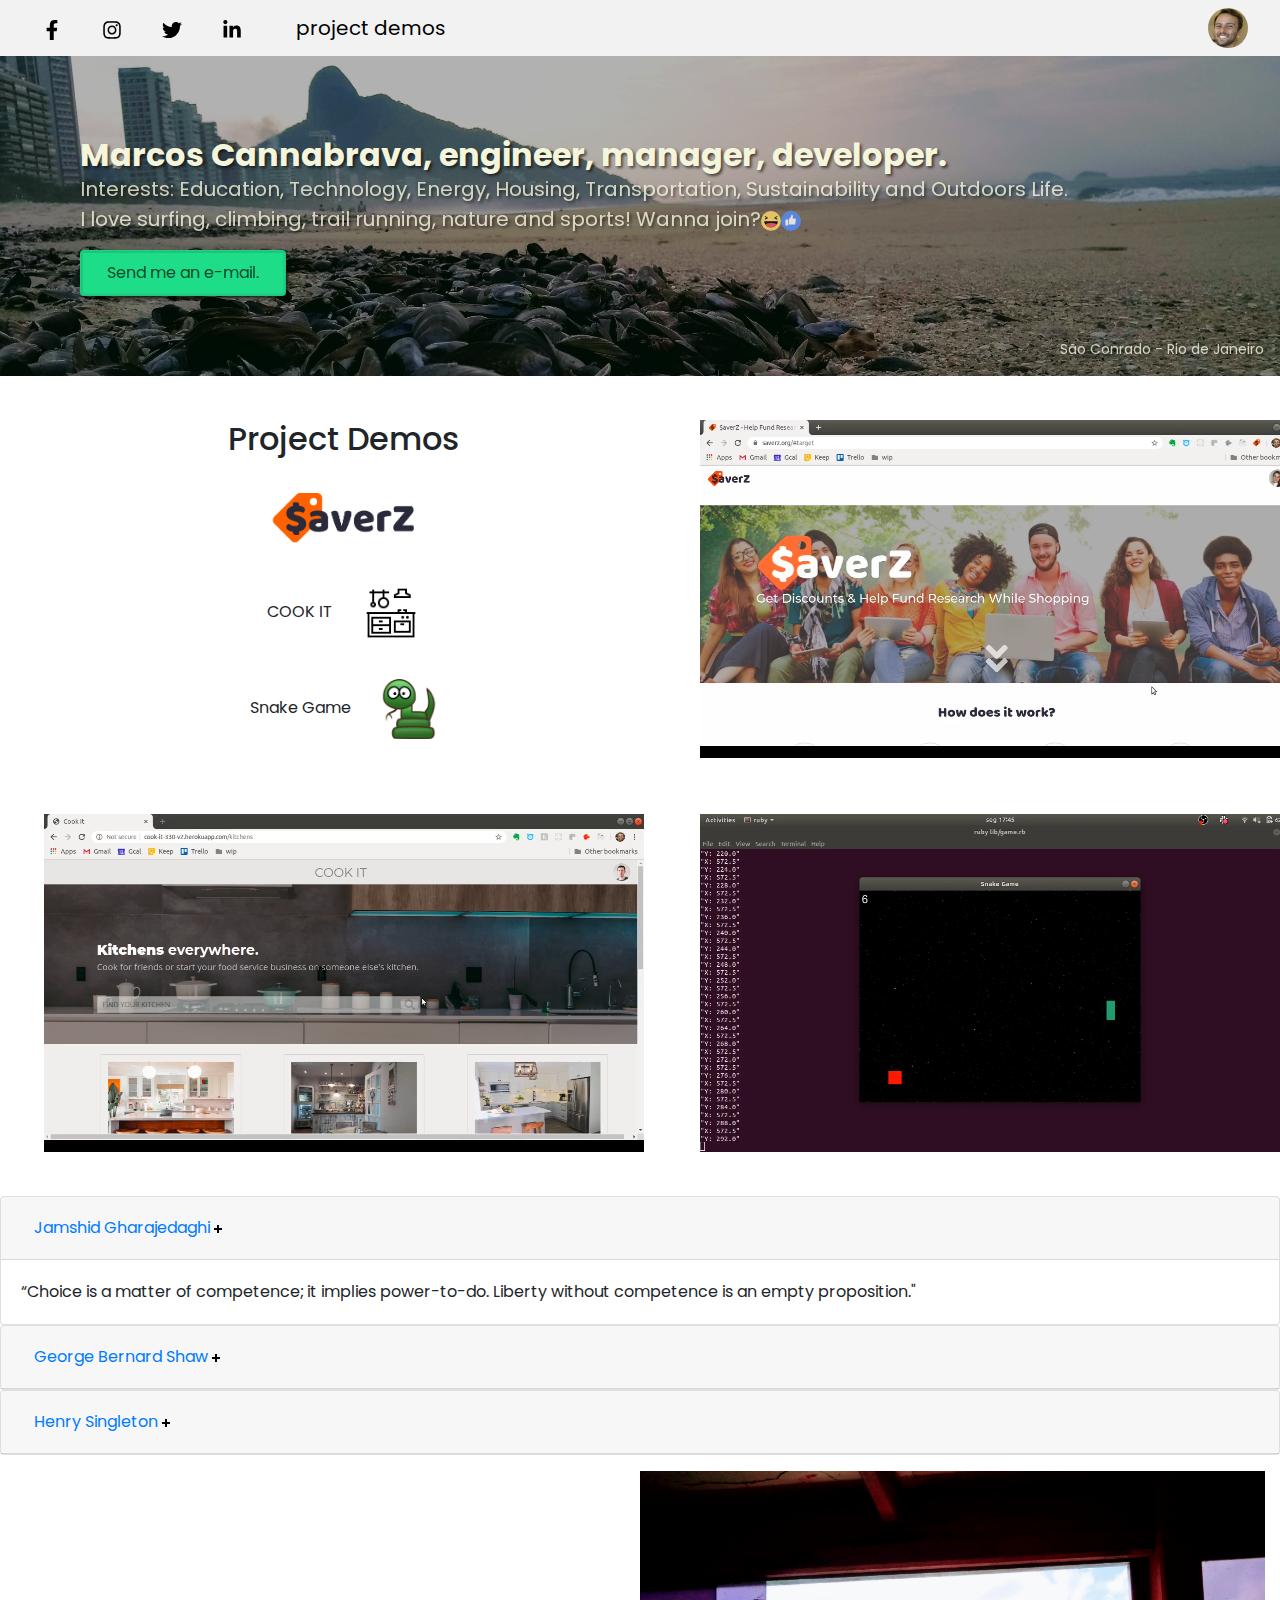
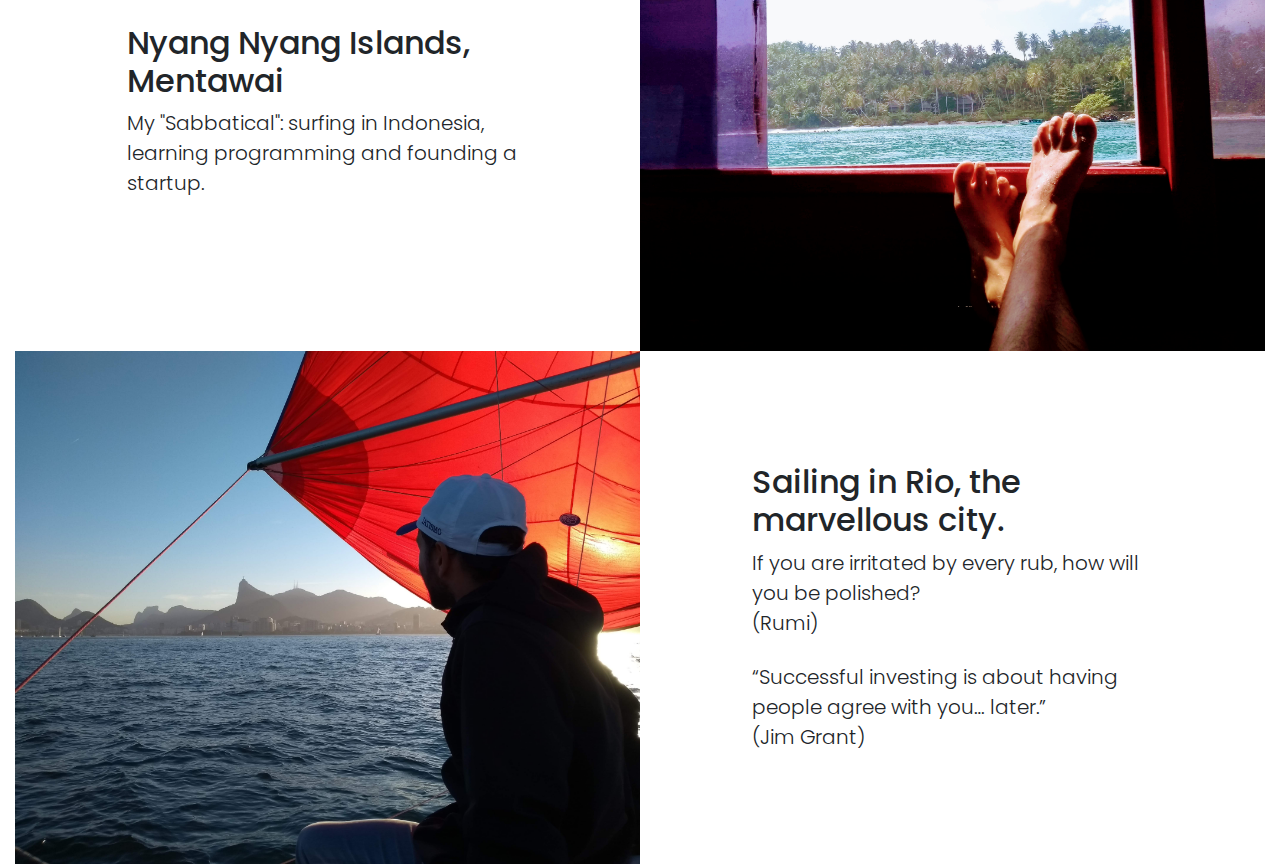
==== commit d01b80ea: "prune extra files" ====
--- a/index.html
+++ b/index.html
@@ -127,7 +127,6 @@
     <script src="https://code.jquery.com/jquery-3.3.1.slim.min.js" integrity="sha384-q8i/X+965DzO0rT7abK41JStQIAqVgRVzpbzo5smXKp4YfRvH+8abtTE1Pi6jizo" crossorigin="anonymous"></script>
     <script src="https://cdnjs.cloudflare.com/ajax/libs/popper.js/1.14.7/umd/popper.min.js" integrity="sha384-UO2eT0CpHqdSJQ6hJty5KVphtPhzWj9WO1clHTMGa3JDZwrnQq4sF86dIHNDz0W1" crossorigin="anonymous"></script>
     <script src="https://stackpath.bootstrapcdn.com/bootstrap/4.3.1/js/bootstrap.min.js" integrity="sha384-JjSmVgyd0p3pXB1rRibZUAYoIIy6OrQ6VrjIEaFf/nJGzIxFDsf4x0xIM+B07jRM" crossorigin="anonymous"></script>
-    <!-- <script src="index.js"></script>  -->
     
     </body>
 </html>
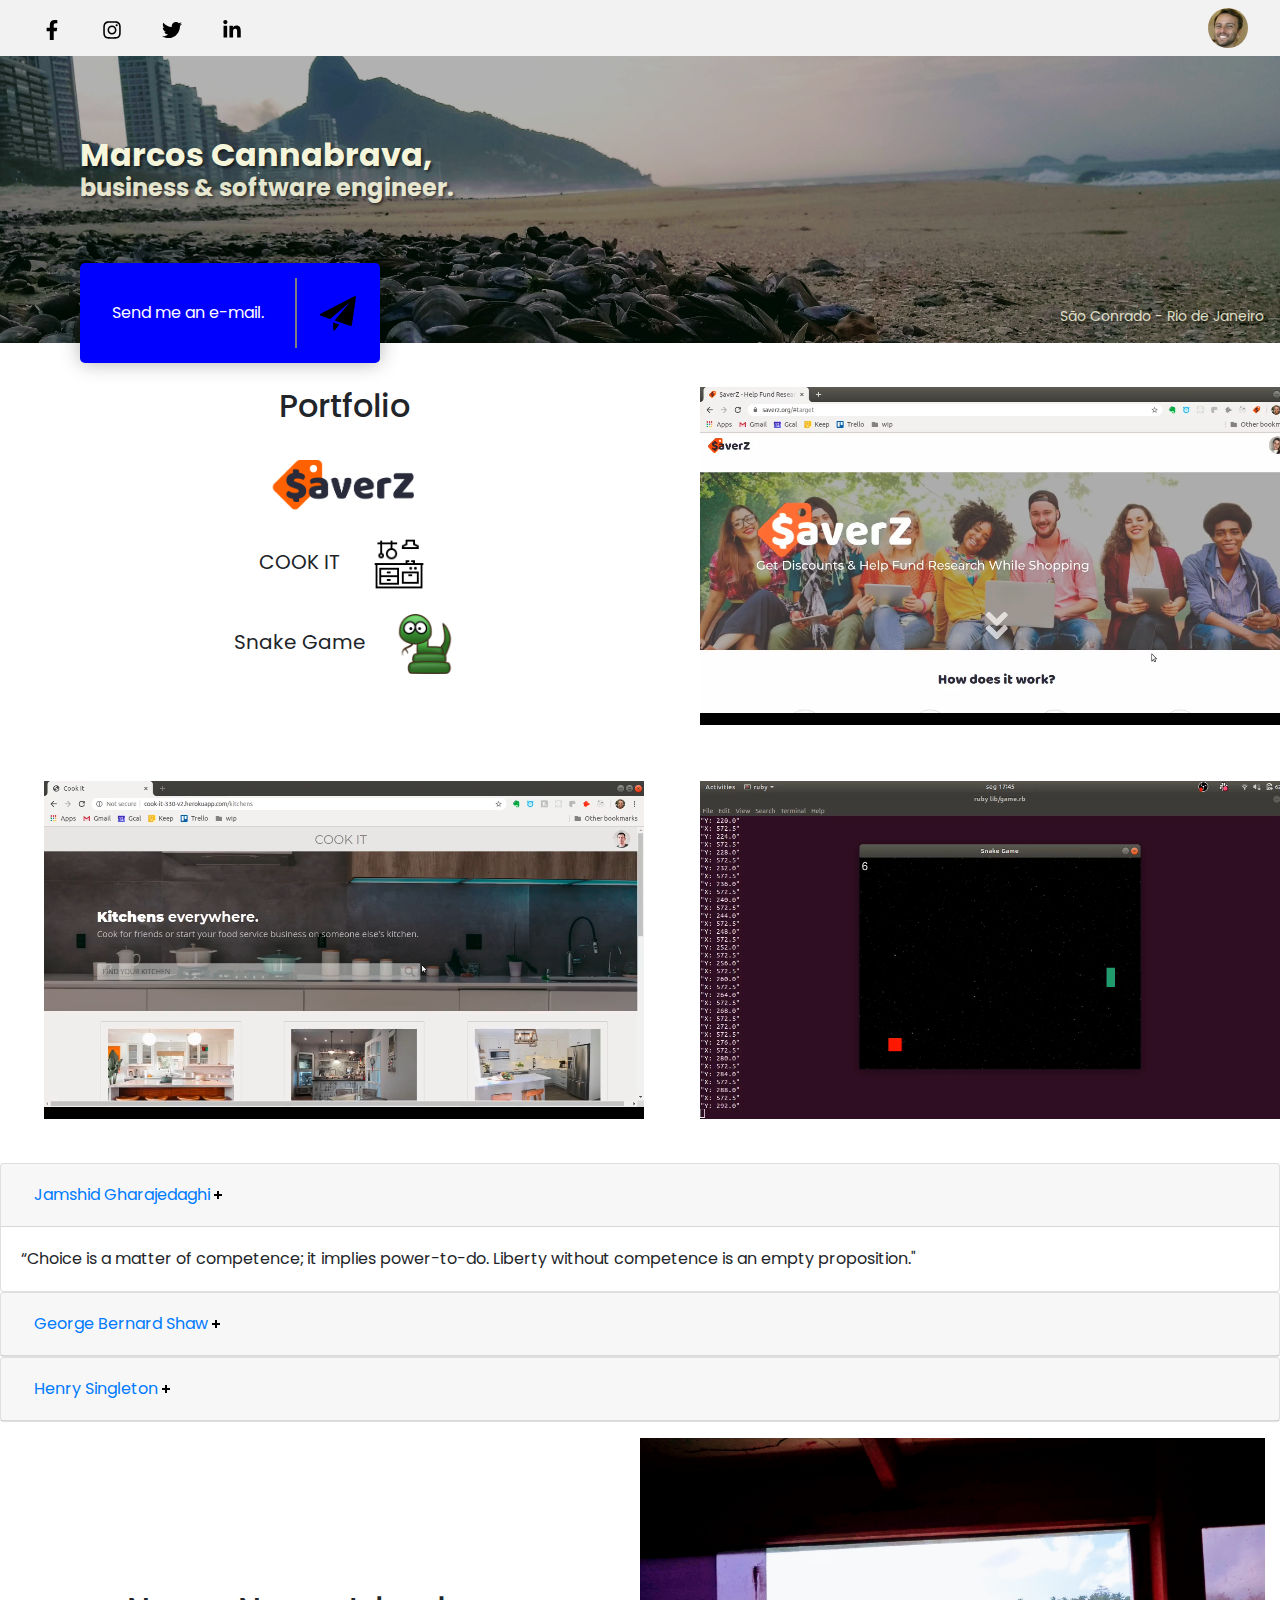
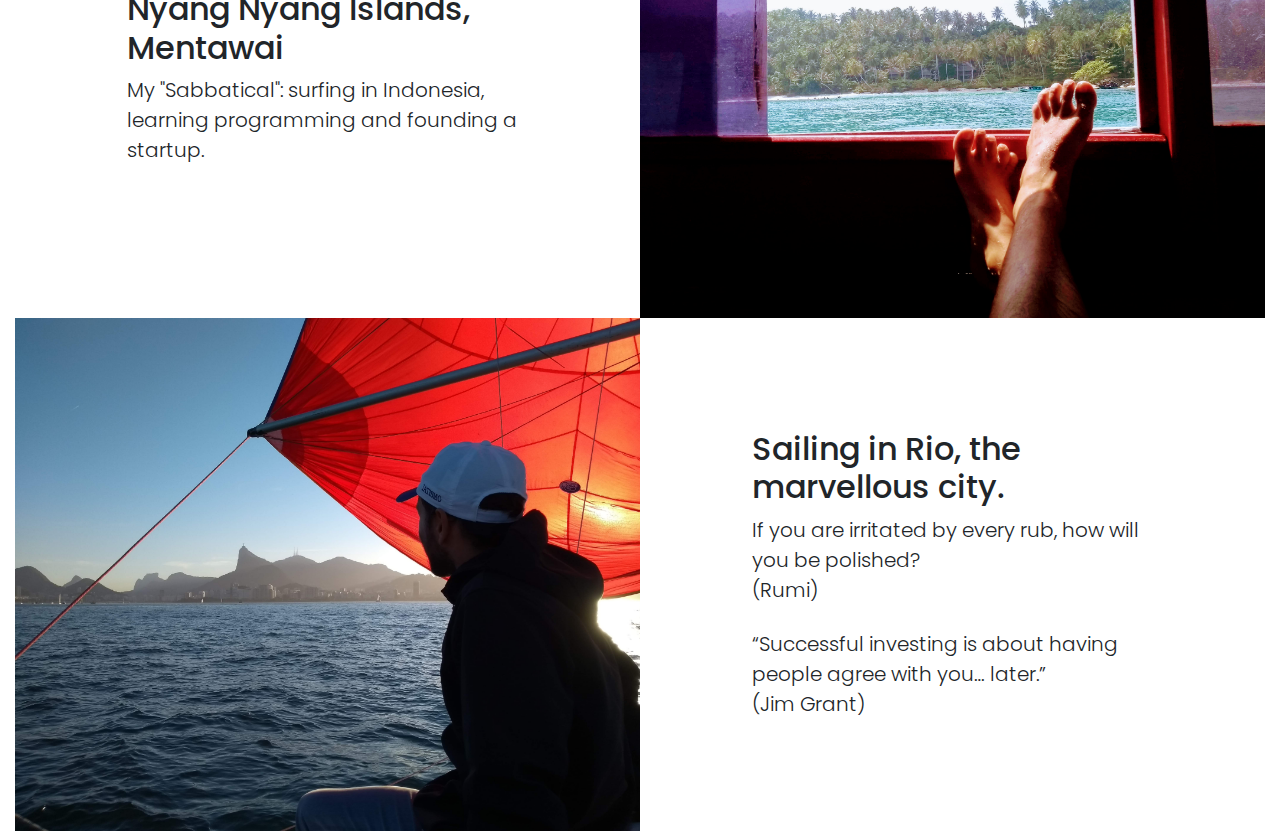
==== commit c3a5ec8d: "fix btn and portfolio section" ====
--- a/index.html
+++ b/index.html
@@ -20,7 +20,6 @@
             <a class="navbar-brand" href="https://www.instagram.com/marcoscannabrava/"><img src="img/instagram-brands.svg" /></a>
             <a class="navbar-brand" href="https://twitter.com/mpcannabrava"><img src="img/twitter-brands.svg" /></a>
             <a class="navbar-brand" href="https://www.linkedin.com/in/marcos-cannabrava/"><img src="img/linkedin-in-brands.svg" /></a>
-            <a class="navbar-brand ml-4" href="#demos" style="color: black;">project demos</a>
             </div>
             <img class="avatar mr-3" id="navbarDropdown" data-toggle="dropdown" aria-haspopup="true" aria-expanded="false" src="img/head.jpg" />
         </div>
@@ -29,10 +28,16 @@
       <!-- Banner -->
       <div class="banner">
           <div>
-            <h1>Marcos Cannabrava, engineer, manager, developer.</h1>
-            <p>Interests: Education, Technology, Energy, Housing, Transportation, Sustainability and Outdoors Life. <br> 
-              I love surfing, climbing, trail running, nature and sports! Wanna join?<img width=20 height=20 src="img/haha.svg" /><img width=20 height=20 src="img/like.svg" /></p>
-            <a id="banner-btn" class="btn btn-flat" href="mailto: mpcannabrava@gmail.com">Send me an e-mail.</a>
+            <h1>Marcos Cannabrava,</h1>
+            <h2>business & software engineer.</h2>
+            <div class="spacer"></div>
+            <a class="button" target="_blank" href="mailto: mpcannabrava@gmail.com" role="button">
+                <span>Send me an e-mail.</span>
+                <div class="icon">
+                    <img class="plane" width=50 height=50 src="img/plane.svg" />
+                    <img class="check" width=50 height=50 src="img/check-mail.svg" />
+                </div>
+            </a>
           </div>
           <p style="position: absolute; bottom: 0; right: 16px; font-size: 14px;">São Conrado - Rio de Janeiro</p>
       </div>
@@ -41,10 +46,10 @@
       <!-- Demos -->
       <div class="my-4 mx-4 video-grid" id="demos">
         <div class="demo-header">
-					<h2>Project Demos</h2>
-					<p><img height=60 src="img/saverz-v2.png" /></p>
-					<p>COOK IT      <img class="ml-4" height=60 src="img/kitchen.png" /></p>
-					<p>Snake Game   <img class="ml-4" height=60 src="img/snake.png" /></p>
+        <h2>Portfolio</h2>
+					<a class="btn-portfolio" href="http://www.saverz.org"><img height=60 src="img/saverz-v2.png" /></a>
+					<a class="btn-portfolio" href="https://cook-it-330-v2.herokuapp.com/">COOK IT      <img class="ml-4" height=60 src="img/kitchen.png" /></a>
+					<a class="btn-portfolio">Snake Game   <img class="ml-4" height=60 src="img/snake.png" /></a>
         </div>
         <video autoplay muted loop playsinline alt="Demo video" class="demo-video"><source src="videos/saverz.mp4" type="video/mp4"></video>
         <video autoplay muted loop playsinline alt="Demo video" class="demo-video"><source src="videos/cookit.mp4" type="video/mp4"></video>
@@ -127,7 +132,9 @@
     <script src="https://code.jquery.com/jquery-3.3.1.slim.min.js" integrity="sha384-q8i/X+965DzO0rT7abK41JStQIAqVgRVzpbzo5smXKp4YfRvH+8abtTE1Pi6jizo" crossorigin="anonymous"></script>
     <script src="https://cdnjs.cloudflare.com/ajax/libs/popper.js/1.14.7/umd/popper.min.js" integrity="sha384-UO2eT0CpHqdSJQ6hJty5KVphtPhzWj9WO1clHTMGa3JDZwrnQq4sF86dIHNDz0W1" crossorigin="anonymous"></script>
     <script src="https://stackpath.bootstrapcdn.com/bootstrap/4.3.1/js/bootstrap.min.js" integrity="sha384-JjSmVgyd0p3pXB1rRibZUAYoIIy6OrQ6VrjIEaFf/nJGzIxFDsf4x0xIM+B07jRM" crossorigin="anonymous"></script>
-    
+    <script src="js/index.js"></script>
+
+
     </body>
 </html>
 
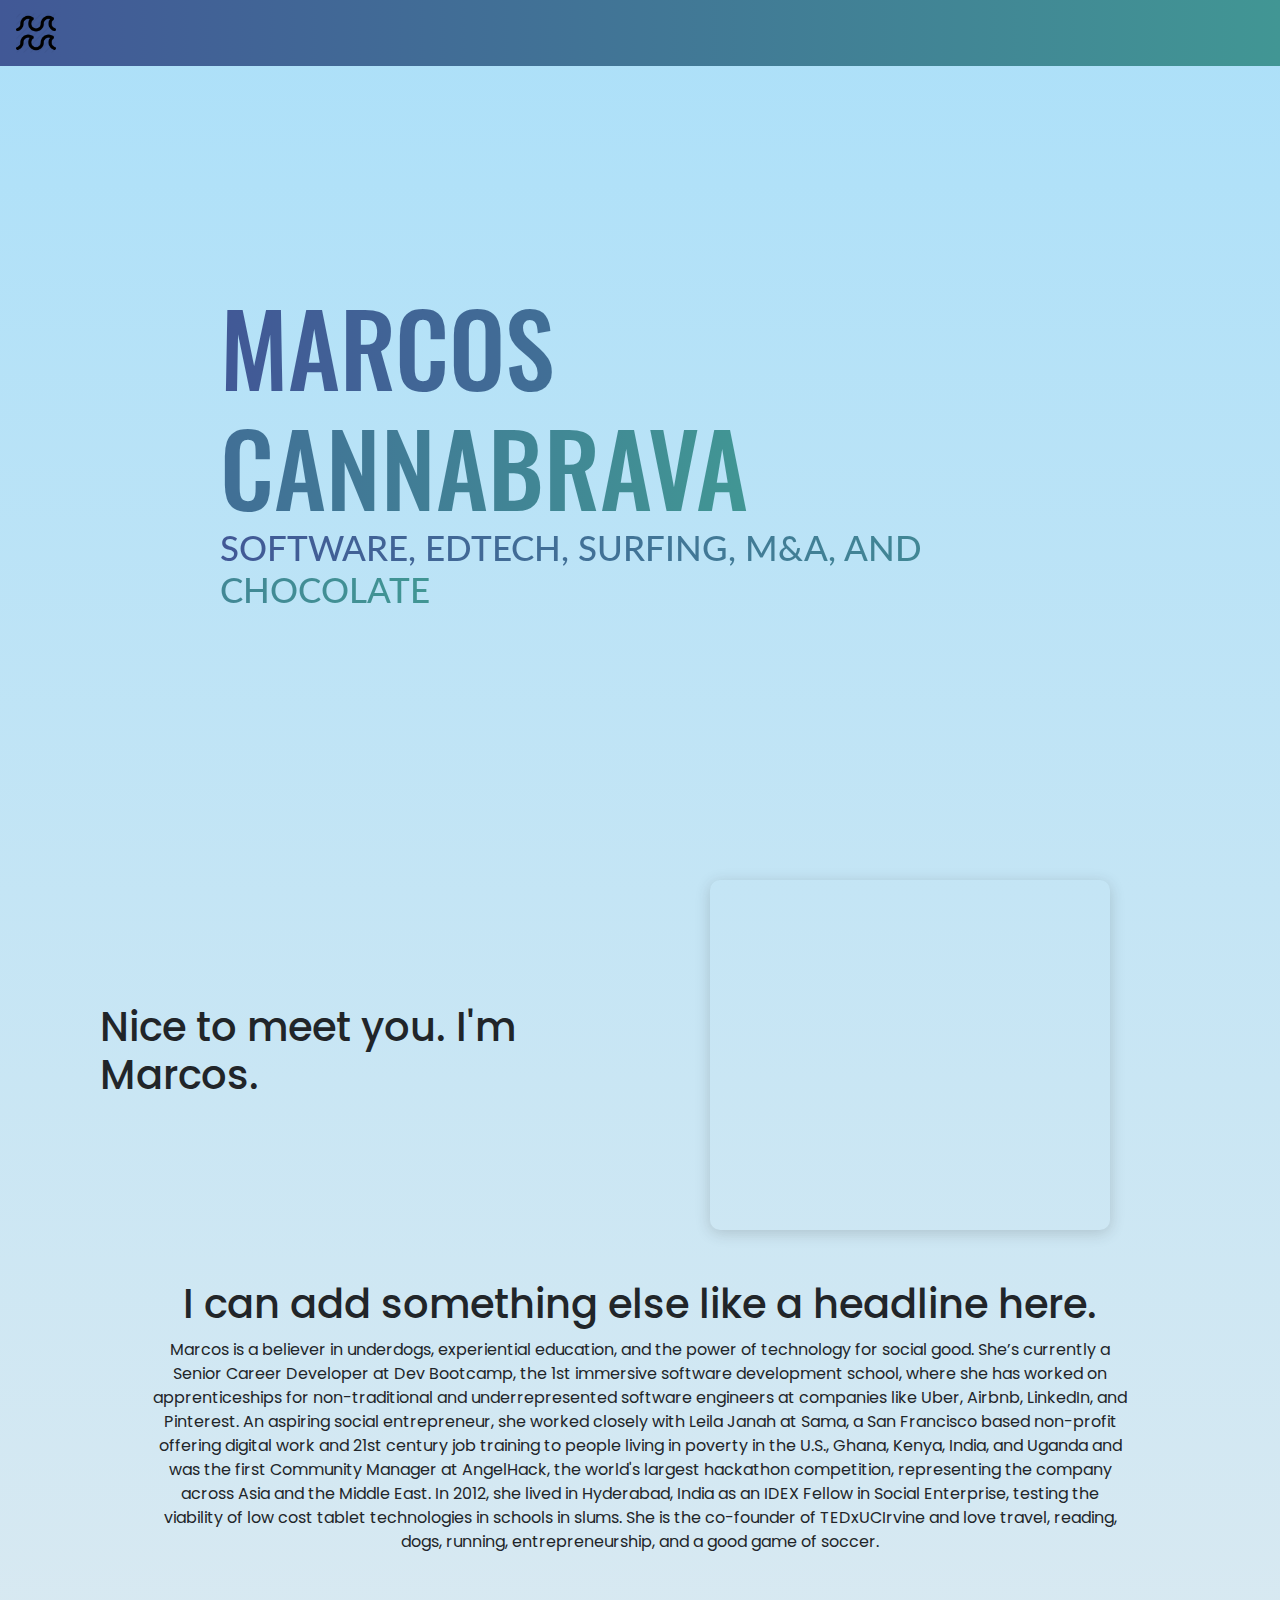
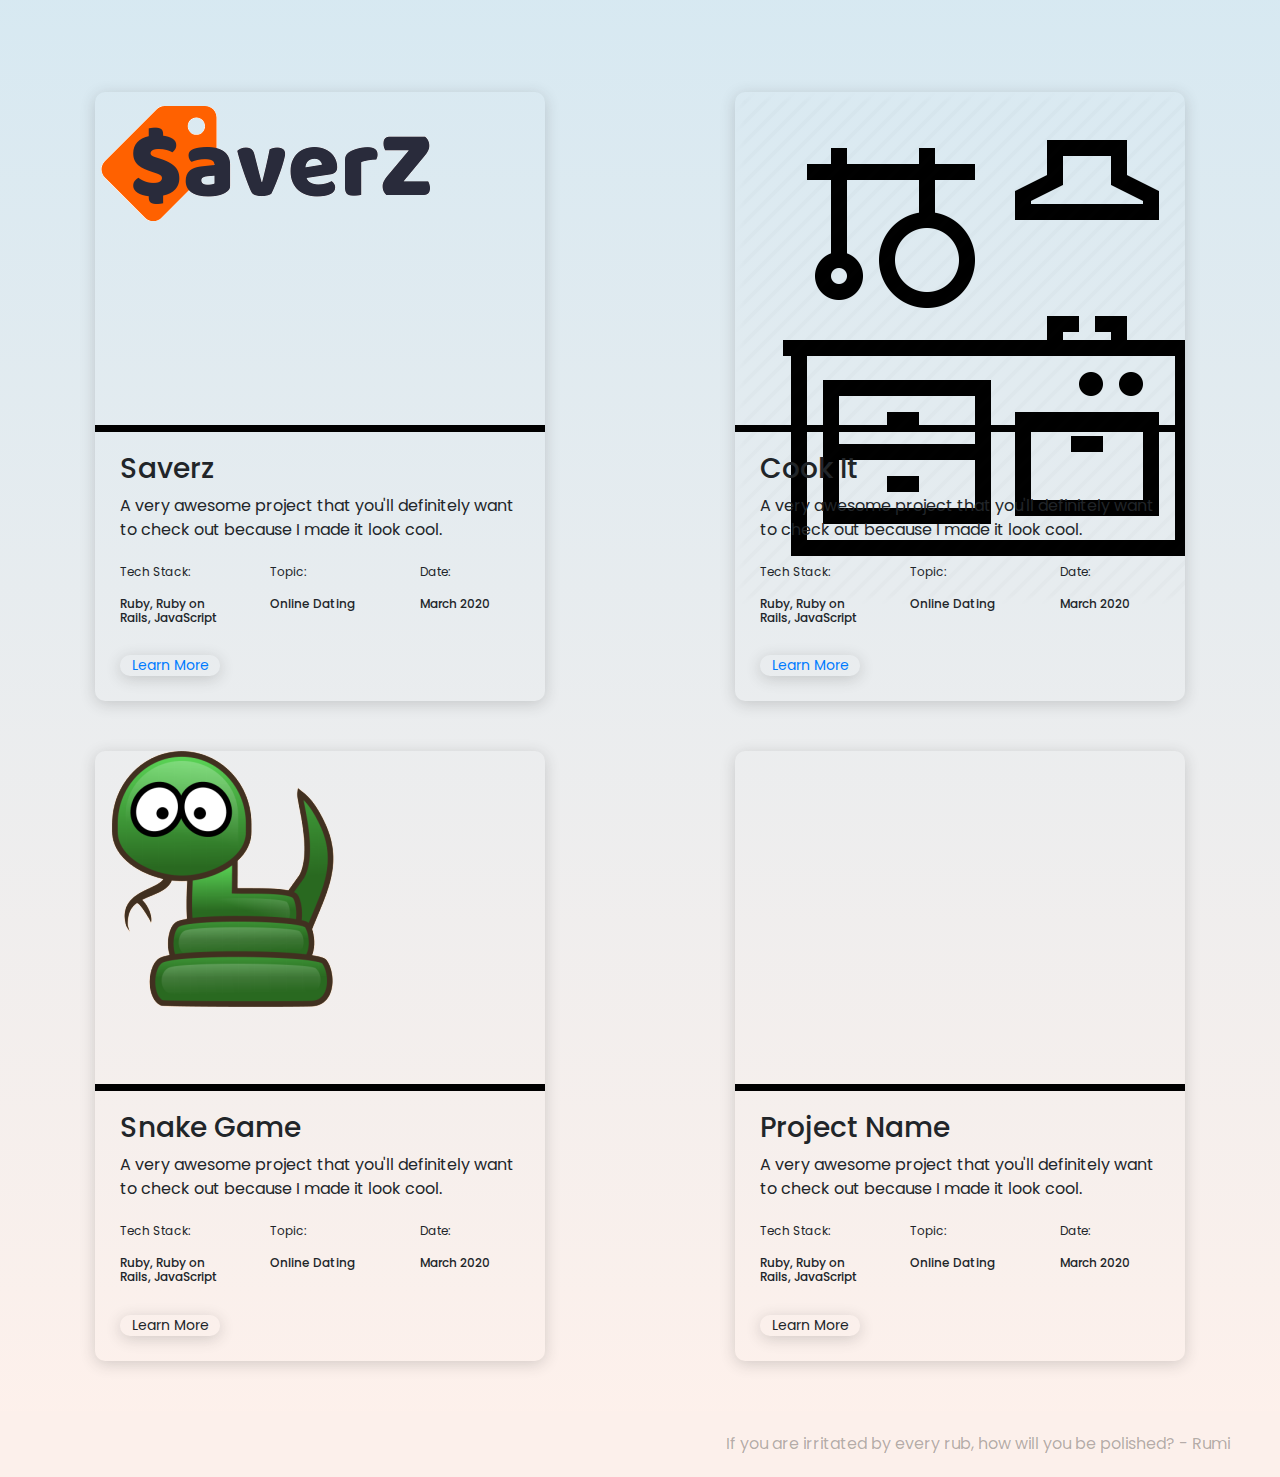
==== commit 35933506: "Refactored UI components and front end" ====
--- a/index.html
+++ b/index.html
@@ -1,141 +1,223 @@
 <!DOCTYPE html>
 <head>
-    <meta name="description" content="Personal Landing Page">
-    <meta name="keywords" content="engineer, startups, fullstack, developer">
-    <meta charset="UTF-8">
-    <meta name="viewport" content="width=device-width, initial-scale=1">
-    <title>Marcos Cannabrava</title>
-
-    <!-- CSS -->
+  <meta name="description" content="Personal Landing Page">
+  <meta name="keywords" content="engineer, startups, fullstack, developer">
+  <meta charset="UTF-8">
+  <meta name="viewport" content="width=device-width, initial-scale=1">
+  <title>Marcos Cannabrava</title>
+
+    <!-- Styling -->
     <link rel="stylesheet" href="https://stackpath.bootstrapcdn.com/bootstrap/4.3.1/css/bootstrap.min.css" integrity="sha384-ggOyR0iXCbMQv3Xipma34MD+dH/1fQ784/j6cY/iJTQUOhcWr7x9JvoRxT2MZw1T" crossorigin="anonymous">
     <link href="https://fonts.googleapis.com/css?family=Poppins:500&display=swap" rel="stylesheet">
+    <link href="https://fonts.googleapis.com/css2?family=Lato&display=swap" rel="stylesheet">
+    <link href="https://fonts.googleapis.com/css2?family=Oswald&display=swap" rel="stylesheet">
     <link rel="stylesheet" href="css/style.css">
-        
-    </head>
-    <body>
-      <header id="header">
-        <div class="navbar navbar-expand-sm d-flex justify-content-between">
-            <div class="ml-3">
-            <a class="navbar-brand" href="https://www.facebook.com/marcos.cannabrava"><img src="img/facebook-f-brands.svg" /></a>
-            <a class="navbar-brand" href="https://www.instagram.com/marcoscannabrava/"><img src="img/instagram-brands.svg" /></a>
-            <a class="navbar-brand" href="https://twitter.com/mpcannabrava"><img src="img/twitter-brands.svg" /></a>
-            <a class="navbar-brand" href="https://www.linkedin.com/in/marcos-cannabrava/"><img src="img/linkedin-in-brands.svg" /></a>
-            </div>
-            <img class="avatar mr-3" id="navbarDropdown" data-toggle="dropdown" aria-haspopup="true" aria-expanded="false" src="img/head.jpg" />
-        </div>
-      </header>
-        
+    <script src="https://kit.fontawesome.com/52e0f60165.js" crossorigin="anonymous"></script>
+</head>
+<body>
+
       <!-- Banner -->
-      <div class="banner">
-          <div>
-            <h1>Marcos Cannabrava,</h1>
-            <h2>business & software engineer.</h2>
-            <div class="spacer"></div>
-            <a class="button" target="_blank" href="mailto: mpcannabrava@gmail.com" role="button">
-                <span>Send me an e-mail.</span>
-                <div class="icon">
-                    <img class="plane" width=50 height=50 src="img/plane.svg" />
-                    <img class="check" width=50 height=50 src="img/check-mail.svg" />
-                </div>
-            </a>
-          </div>
-          <p style="position: absolute; bottom: 0; right: 16px; font-size: 14px;">São Conrado - Rio de Janeiro</p>
-      </div>
+
+<div class="navbar navbar-expand-sm navbar-light navbar-marcos">
+  <a class="navbar-brand" href="#">
+    <img src="img/logo.png" />
+  </a>
+  <ul class="navbar-nav mr-auto">
+    <li class="nav-item active">
+      <a class="nav-link" href="https://github.com/marcoscannabrava"><i class="fab fa-github"></i></a>
+    </li>
+    <li class="nav-item active">
+      <a class="nav-link" href="https://www.facebook.com/marcos.cannabrava"><i class="fab fa-facebook-f"></i></a>
+    </li>
+    <li class="nav-item">
+      <a class="nav-link" href="https://www.instagram.com/marcoscannabrava/"><i class="fab fa-instagram"></i></a>
+    </li>
+    <li class="nav-item">
+      <a class="nav-link" href="https://twitter.com/mpcannabrava"><i class="fab fa-twitter"></i></a>
+    </li>
+    <li class="nav-item">
+      <a class="nav-link" href="https://www.linkedin.com/in/marcos-cannabrava/"><i class="fab fa-linkedin-in"></i></a>
+    </li>
+    <li class="nav-item">
+      <a class="nav-link" target="_blank" href="mailto: mpcannabrava@gmail.com"><i class="fas fa-paper-plane"></i></a>
+    </li>
+  </ul>
+</div>
+
+<div class="banner">
+  <div>
+    <h1>Marcos Cannabrava</h1><br>
+    <h2>Software, EdTech, Surfing, M&A, and Chocolate </h2>
+  </div>
+</div>
+
       <!-- End Banner -->
 
-      <!-- Demos -->
-      <div class="my-4 mx-4 video-grid" id="demos">
-        <div class="demo-header">
-        <h2>Portfolio</h2>
-					<a class="btn-portfolio" href="http://www.saverz.org"><img height=60 src="img/saverz-v2.png" /></a>
-					<a class="btn-portfolio" href="https://cook-it-330-v2.herokuapp.com/">COOK IT      <img class="ml-4" height=60 src="img/kitchen.png" /></a>
-					<a class="btn-portfolio">Snake Game   <img class="ml-4" height=60 src="img/snake.png" /></a>
-        </div>
-        <video autoplay muted loop playsinline alt="Demo video" class="demo-video"><source src="videos/saverz.mp4" type="video/mp4"></video>
-        <video autoplay muted loop playsinline alt="Demo video" class="demo-video"><source src="videos/cookit.mp4" type="video/mp4"></video>
-        <video autoplay muted loop playsinline alt="Demo video" class="demo-video"><source src="videos/snake.mp4" type="video/mp4"></video>
-      </div>
-      <!-- End Demos -->
-
-
-      <!-- Quotes -->
-      <div id="accordion">
-          <div class="card">
-              <div class="card-header" id="headingOne">
-              <h5 class="mb-0">
-                  <button class="btn btn-link" data-toggle="collapse" data-target="#collapseOne" aria-expanded="true" aria-controls="collapseOne">
-                  Jamshid Gharajedaghi <img src="img/plus.svg">
-                  </button>
-              </h5>
-              </div>
-          
-              <div id="collapseOne" class="collapse show" aria-labelledby="headingOne" data-parent="#accordion">
-              <div class="card-body">
-                  “Choice is a matter of competence; it implies power-to-do. Liberty without competence is an empty proposition."
-              </div>
-              </div>
-          </div>
-          <div class="card">
-              <div class="card-header" id="headingTwo">
-              <h5 class="mb-0">
-                  <button class="btn btn-link collapsed" data-toggle="collapse" data-target="#collapseTwo" aria-expanded="false" aria-controls="collapseTwo">
-                  George Bernard Shaw <img src="img/plus.svg">
-                  </button>
-              </h5>
-              </div>
-              <div id="collapseTwo" class="collapse" aria-labelledby="headingTwo" data-parent="#accordion">
-              <div class="card-body">
-                  “This is the true joy of life, the being used up for a purpose recognized by yourself as a mighty one; being a force of nature instead of a feverish, selfish little clot of ailments and grievances, complaining that the world will not devote itself to making you happy.”
-              </div>
-              </div>
-          </div>
-          <div class="card">
-              <div class="card-header" id="headingThree">
-              <h5 class="mb-0">
-                  <button class="btn btn-link collapsed" data-toggle="collapse" data-target="#collapseThree" aria-expanded="false" aria-controls="collapseThree">
-                  Henry Singleton <img src="img/plus.svg">
-                  </button>
-              </h5>
-              </div>
-              <div id="collapseThree" class="collapse" aria-labelledby="headingThree" data-parent="#accordion">
-              <div class="card-body">
-                  “My only plan is to keep coming to work every day. I like to steer the boat each day rather than plan ahead way into the future. [...] I know a lot of people have very strong and definite plans that they’ve worked out on all kinds of things, but we’re subject to a tremendous number of outside influences and the vast majority of them cannot be predicted. So my idea is to stay flexible.”
-              </div>
-              </div>
-          </div>
-      </div>    
-      <!-- End Quotes -->
-
-      
-      <section class="showcase">
-          <div class="container-fluid pt-3">
-              <div class="row no-gutters"> 
-              <div class="col-lg-6 order-lg-2 text-white showcase-img" style="background-image: url('img/IMG_20190711_111219139.jpg');"></div>
-              <div class="col-lg-6 order-lg-1 my-auto showcase-text">
-                  <h2>Nyang Nyang Islands, Mentawai</h2>
-                  <p class="lead mb-0">My "Sabbatical": surfing in Indonesia, learning programming and founding a startup.</p>
-              </div>
-              </div>
-              <div class="row no-gutters">
-              <div class="col-lg-6 text-white showcase-img" style="background-image: url('img/IMG_20190817_165623629.jpg');"></div>
-              <div class="col-lg-6 my-auto showcase-text">
-                  <h2>Sailing in Rio, the marvellous city.</h2>
-                  <p class="lead mb-0">If you are irritated by every rub, how will you be polished? <br> (Rumi)</p> <br>
-                  <p class="lead mb-0">“Successful investing is about having people agree with you… later.” <br> (Jim Grant)</p>
-              </div>
-              </div>
-          </div>
-      </section>
-          
+      <!-- About -->
+
+<div class= "about">
+  <div class= "about-container">
+    <div class="about-text">
+      <h1>Nice to meet you. I'm Marcos.</h1>
+    </div>
+    <div class="about-img">
+      <!-- Photo of Marcos here in CSS -->
+    </div>
+  </div>
+  <h2> I can add something else like a headline here. </h2>
+  <p> Marcos is a believer in underdogs, experiential education, and the power of technology for social good.
+She’s currently a Senior Career Developer at Dev Bootcamp, the 1st immersive software development school, where she has worked on apprenticeships for non-traditional and underrepresented software engineers at companies like Uber, Airbnb, LinkedIn, and Pinterest.
+An aspiring social entrepreneur, she worked closely with Leila Janah at Sama, a San Francisco based non-profit offering digital work and 21st century job training to people living in poverty in the U.S., Ghana, Kenya, India, and Uganda and was the first Community Manager at AngelHack, the world's largest hackathon competition, representing the company across Asia and the Middle East.
+In 2012, she lived in Hyderabad, India as an IDEX Fellow in Social Enterprise, testing the viability of low cost tablet technologies in schools in slums.
+She is the co-founder of TEDxUCIrvine and love travel, reading, dogs, running, entrepreneurship, and a good game of soccer. </p>
+  <br><br><br>
+</div>
+
+      <!-- End About -->
+
+      <!-- Portfolio -->
+
+<div class="portfolio">
+<div class="portfolio-wrapper">
+<div class="portfolio-card">
+    <div class="portfolio-img">
+      <img src="img/saverz-v2.png">
+    </div>
+    <div class="portfolio-card-title">
+      <h3>Saverz</h3>
+        <p class="portfolio-card-description">
+          A very awesome project that you'll definitely want to check out because I made it look cool.
+        </p>
+    </div>
+    <div class="portfolio-card-classification">
+      <p class="porfolio-stats-title">Tech Stack:</p>
+      <h5 class="portfolio-stats-info">Ruby, Ruby on Rails, JavaScript</h5>
+    </div>
+    <div class="portfolio-card-classification">
+      <p class="porfolio-stats-title">Topic:</p>
+      <h5 class="portfolio-stats-info">Online Dating</h5>
+    </div>
+    <div class="portfolio-card-classification">
+      <p class="porfolio-stats-title">Date:</p>
+      <h5 class="portfolio-stats-info">March 2020</h5>
+    </div>
+    <div class="portfolio-button">
+      <a class="button" href="http://www.saverz.org">Learn More</a>
+    </div>
+  </div>
+
+  <div class="portfolio-card">
+    <div class="portfolio-img">
+      <img src="img/kitchen.png">
+    </div>
+    <div class="portfolio-card-title">
+      <h3>Cook It</h3>
+        <p class="portfolio-card-description">
+          A very awesome project that you'll definitely want to check out because I made it look cool.
+        </p>
+    </div>
+    <div class="portfolio-card-classification">
+      <p class="porfolio-stats-title">Tech Stack:</p>
+      <h5 class="portfolio-stats-info">Ruby, Ruby on Rails, JavaScript</h5>
+    </div>
+    <div class="portfolio-card-classification">
+      <p class="porfolio-stats-title">Topic:</p>
+      <h5 class="portfolio-stats-info">Online Dating</h5>
+    </div>
+    <div class="portfolio-card-classification">
+      <p class="porfolio-stats-title">Date:</p>
+      <h5 class="portfolio-stats-info">March 2020</h5>
+    </div>
+    <div class="portfolio-button">
+      <a class="button" href="https://cook-it-330-v2.herokuapp.com/">Learn More</a>
+    </div>
+  </div>
+
+  <div class="portfolio-card">
+    <div class="portfolio-img">
+      <img src="img/snake.png">
+    </div>
+    <div class="portfolio-card-title">
+      <h3>Snake Game</h3>
+        <p class="portfolio-card-description">
+          A very awesome project that you'll definitely want to check out because I made it look cool.
+        </p>
+    </div>
+    <div class="portfolio-card-classification">
+      <p class="porfolio-stats-title">Tech Stack:</p>
+      <h5 class="portfolio-stats-info">Ruby, Ruby on Rails, JavaScript</h5>
+    </div>
+    <div class="portfolio-card-classification">
+      <p class="porfolio-stats-title">Topic:</p>
+      <h5 class="portfolio-stats-info">Online Dating</h5>
+    </div>
+    <div class="portfolio-card-classification">
+      <p class="porfolio-stats-title">Date:</p>
+      <h5 class="portfolio-stats-info">March 2020</h5>
+    </div>
+    <div class="portfolio-button">
+      <a class="button">Learn More</a>
+    </div>
+  </div>
+
+  <div class="portfolio-card">
+    <div class="portfolio-img">
+      <img src="">
+    </div>
+    <div class="portfolio-card-title">
+      <h3>Project Name</h3>
+        <p class="portfolio-card-description">
+          A very awesome project that you'll definitely want to check out because I made it look cool.
+        </p>
+    </div>
+    <div class="portfolio-card-classification">
+      <p class="porfolio-stats-title">Tech Stack:</p>
+      <h5 class="portfolio-stats-info">Ruby, Ruby on Rails, JavaScript</h5>
+    </div>
+    <div class="portfolio-card-classification">
+      <p class="porfolio-stats-title">Topic:</p>
+      <h5 class="portfolio-stats-info">Online Dating</h5>
+    </div>
+    <div class="portfolio-card-classification">
+      <p class="porfolio-stats-title">Date:</p>
+      <h5 class="portfolio-stats-info">March 2020</h5>
+    </div>
+    <div class="portfolio-button">
+      <a class="button">Learn More</a>
+    </div>
+  </div>
+</div>
+</div>
+
+      <!-- End Portfolio -->
+
+      <!-- Footer  -->
+
+<div class="footer">
+  <div class="footer-links">
+    <a href="https://github.com/marcoscannabrava"><i class="fab fa-github"></i></a>
+    <a href="https://www.facebook.com/marcos.cannabrava"><i class="fab fa-facebook-f"></i></a>
+    <a href="https://www.instagram.com/marcoscannabrava/"><i class="fab fa-instagram"></i></a>
+    <a href="https://twitter.com/mpcannabrava"><i class="fab fa-twitter"></i></a>
+    <a href="https://www.linkedin.com/in/marcos-cannabrava/"><i class="fab fa-linkedin-in"></i></a>
+    <a target="_blank" href="mailto: mpcannabrava@gmail.com"><i class="fas fa-paper-plane"></i></a>
+  </div>
+  <div class="footer-copyright">
+    If you are irritated by every rub, how will you be polished? - Rumi
+  </div>
+</div>
+
+</body>
+
+        <!-- End Footer -->
 
         <!-- JavaScript -->
-    <script src="https://code.jquery.com/jquery-3.3.1.slim.min.js" integrity="sha384-q8i/X+965DzO0rT7abK41JStQIAqVgRVzpbzo5smXKp4YfRvH+8abtTE1Pi6jizo" crossorigin="anonymous"></script>
-    <script src="https://cdnjs.cloudflare.com/ajax/libs/popper.js/1.14.7/umd/popper.min.js" integrity="sha384-UO2eT0CpHqdSJQ6hJty5KVphtPhzWj9WO1clHTMGa3JDZwrnQq4sF86dIHNDz0W1" crossorigin="anonymous"></script>
-    <script src="https://stackpath.bootstrapcdn.com/bootstrap/4.3.1/js/bootstrap.min.js" integrity="sha384-JjSmVgyd0p3pXB1rRibZUAYoIIy6OrQ6VrjIEaFf/nJGzIxFDsf4x0xIM+B07jRM" crossorigin="anonymous"></script>
-    <script src="js/index.js"></script>
-
-
-    </body>
+
+<script src="https://code.jquery.com/jquery-3.3.1.slim.min.js" integrity="sha384-q8i/X+965DzO0rT7abK41JStQIAqVgRVzpbzo5smXKp4YfRvH+8abtTE1Pi6jizo" crossorigin="anonymous"></script>
+<script src="https://cdnjs.cloudflare.com/ajax/libs/popper.js/1.14.7/umd/popper.min.js" integrity="sha384-UO2eT0CpHqdSJQ6hJty5KVphtPhzWj9WO1clHTMGa3JDZwrnQq4sF86dIHNDz0W1" crossorigin="anonymous"></script>
+<script src="https://stackpath.bootstrapcdn.com/bootstrap/4.3.1/js/bootstrap.min.js" integrity="sha384-JjSmVgyd0p3pXB1rRibZUAYoIIy6OrQ6VrjIEaFf/nJGzIxFDsf4x0xIM+B07jRM" crossorigin="anonymous"></script>
+<script src="js/index.js">
+</script>
 </html>
 
 
--- a/css/style.css
+++ b/css/style.css
@@ -1,20 +1,12 @@
-@import url("components/navbar.css");
-@import url("components/avatar.css");
 @import url("components/banner.css");
 @import url("components/button.css");
 @import url("components/videos.css");
+@import url("components/footer.css");
+@import url("components/portfoliocard.css");
 
 body {
-    font-family: 'Poppins', sans-serif;
-}
-
-.showcase .showcase-text {
-    padding: 3rem;
-  }
-  
-.showcase .showcase-img {
-  min-height: 30rem;
-  background-size: cover;
+  font-family: 'Poppins', sans-serif;
+  background-image: linear-gradient(to top, #fff1eb 0%, #ace0f9 100%);
 }
 
 @media (min-width: 768px) {
@@ -22,7 +14,52 @@
     padding: 7rem;
   }
 }
-  
-#banner-text {
-  color: black;
+
+.about {
+  background-color: $white;
+  color: $black;
+  border-radius: 5px;
+  padding: 50px 100px 50px 100px;
 }
+
+.about-container {
+  display: grid;
+  grid-template-columns: 1fr 1fr;
+  justify-items: center;
+}
+
+.about-text {
+  align-self: center;
+}
+
+.about-text * {
+  font-size: 40px;
+}
+
+.about-img {
+  background-image: url("https://lh3.googleusercontent.com/[base64]w1935-h1450-no");
+  height: 350px;
+  width: 400px;
+  position: relative;
+  display: grid;
+  justify-items: center;
+  background-position: center;
+  background-repeat: no-repeat;
+  background-size: cover;
+  border-radius: 10px;
+  box-shadow: 0 3px 15px rgba(51, 51, 51, 0.2);
+}
+
+.about h2 {
+  margin-top: 50px;
+  font-size: 40px;
+  text-align: center;
+}
+
+.about p {
+  margin-top: 10px;
+  font-size: 16px;
+  padding-left: 50px;
+  padding-right: 50px;
+  text-align: center;
+}
